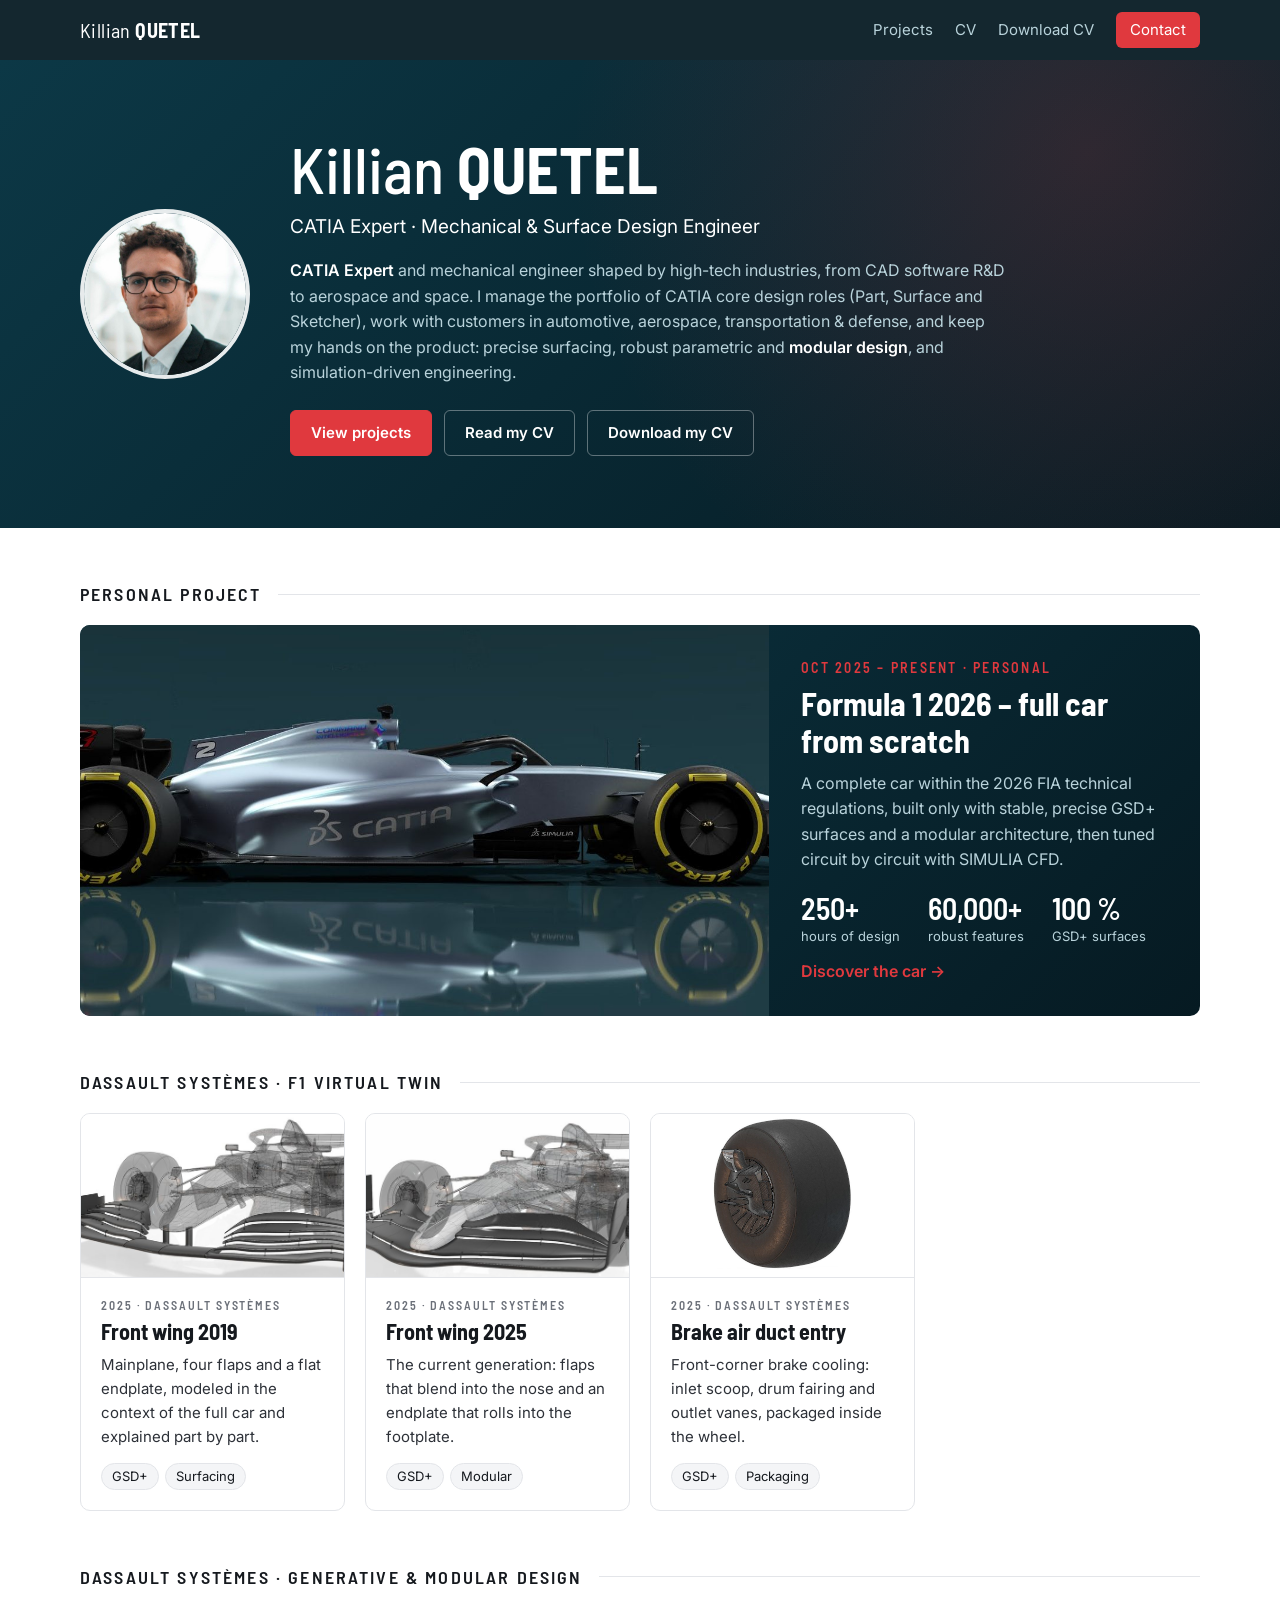
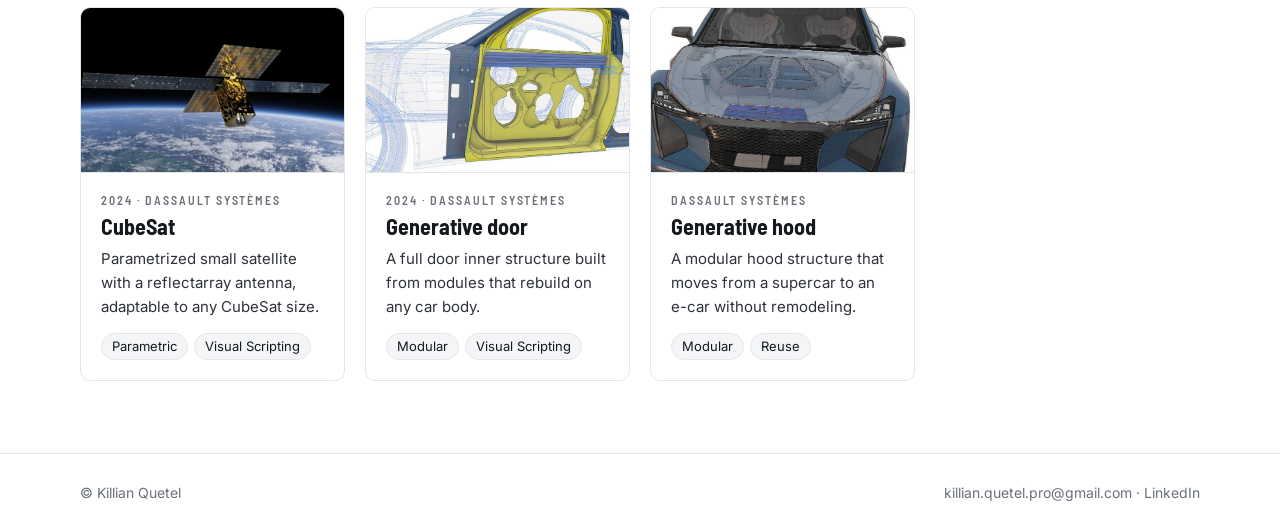
==== index.html @ 45bbd60d "F1 2026 build chronology, new project images, remove wheel rim Co-authored-by: Cursor <cursoragent@c" ====
<!DOCTYPE html>
<html lang="en">
<head>
  <meta charset="utf-8">
  <meta name="viewport" content="width=device-width, initial-scale=1">
  <meta name="robots" content="noindex, nofollow">
  <meta name="description" content="Killian Quetel – portfolio">
  <title>Killian Quetel – Portfolio</title>
  <link rel="preconnect" href="https://fonts.googleapis.com">
  <link rel="preconnect" href="https://fonts.gstatic.com" crossorigin>
  <link rel="stylesheet" href="https://fonts.googleapis.com/css2?family=Barlow+Semi+Condensed:wght@500;600;700&family=Inter:wght@400;500;600&display=swap">
  <link rel="stylesheet" href="site.css">
</head>
<body class="theme-light">
  <header class="nav">
    <div class="wrap nav-in">
      <a class="brand" href="index.html">Killian <b>QUETEL</b></a>
      <nav>
        <a href="index.html#projects">Projects</a>
        <a href="cv.html">CV</a>
        <a href="Killian_Quetel_CV.pdf" download>Download CV</a>
        <a class="nav-cta" href="mailto:killian.quetel.pro@gmail.com">Contact</a>
      </nav>
    </div>
  </header>

  <section class="hero-band">
    <div class="wrap hero-in">
      <img class="photo" src="img/photo.jpg" alt="Killian Quetel">
      <div>
        <h1>Killian <strong>QUETEL</strong></h1>
        <p class="role">CATIA Expert · Mechanical &amp; Surface Design Engineer</p>
        <p class="intro"><b>CATIA Expert</b> and mechanical engineer shaped by high-tech industries, from CAD software R&amp;D to aerospace and space. I manage the portfolio of CATIA core design roles (Part, Surface and Sketcher), work with customers in automotive, aerospace, transportation &amp; defense, and keep my hands on the product: precise surfacing, robust parametric and <b>modular design</b>, and simulation-driven engineering.</p>
        <div class="actions">
          <a class="btn primary" href="#projects">View projects</a>
          <a class="btn" href="cv.html">Read my CV</a>
          <a class="btn" href="Killian_Quetel_CV.pdf" download>Download my CV</a>
        </div>
      </div>
    </div>
  </section>

  <main class="wrap" id="projects">
    <div class="group">
      <h2 class="group-title">Personal project</h2>
      <a class="feature" href="projects/f1-2026.html">
        <img src="img/hero_side.jpg" alt="Formula 1 2026">
        <div class="body">
          <span class="kicker">Oct 2025 – present · Personal</span>
          <h3>Formula 1 2026 – full car from scratch</h3>
          <p>A complete car within the 2026 FIA technical regulations, built only with stable, precise GSD+ surfaces and a modular architecture, then tuned circuit by circuit with SIMULIA CFD.</p>
          <div class="mini-stats"><div><b>250+</b><span>hours of design</span></div><div><b>60,000+</b><span>robust features</span></div><div><b>100 %</b><span>GSD+ surfaces</span></div></div>
          <span class="text-link">Discover the car →</span>
        </div>
      </a>
    </div>

      <div class="group">
        <h2 class="group-title">Dassault Systèmes · F1 virtual twin</h2>
        <div class="cards">
        <a class="card" href="projects/front-wing-2019.html">
          <div class="pic"><img class="" src="img/thumb/fw2019_wide.jpg" alt="Front wing 2019" loading="lazy"></div>
          <div class="body">
            <span class="tag">2025 · Dassault Systèmes</span>
            <h3>Front wing 2019</h3>
            <p>Mainplane, four flaps and a flat endplate, modeled in the context of the full car and explained part by part.</p>
            <div class="chips"><span>GSD+</span><span>Surfacing</span></div>
          </div>
        </a>
        <a class="card" href="projects/front-wing-2025.html">
          <div class="pic"><img class="" src="img/thumb/fw2025_wide.jpg" alt="Front wing 2025" loading="lazy"></div>
          <div class="body">
            <span class="tag">2025 · Dassault Systèmes</span>
            <h3>Front wing 2025</h3>
            <p>The current generation: flaps that blend into the nose and an endplate that rolls into the footplate.</p>
            <div class="chips"><span>GSD+</span><span>Modular</span></div>
          </div>
        </a>
        <a class="card" href="projects/brake-air-duct.html">
          <div class="pic"><img class="contain" src="img/thumb/air_duct.jpg" alt="Brake air duct entry" loading="lazy"></div>
          <div class="body">
            <span class="tag">2025 · Dassault Systèmes</span>
            <h3>Brake air duct entry</h3>
            <p>Front-corner brake cooling: inlet scoop, drum fairing and outlet vanes, packaged inside the wheel.</p>
            <div class="chips"><span>GSD+</span><span>Packaging</span></div>
          </div>
        </a>
        </div>
      </div>
      <div class="group">
        <h2 class="group-title">Dassault Systèmes · Generative &amp; modular design</h2>
        <div class="cards">
        <a class="card" href="projects/cubesat.html">
          <div class="pic"><img class="" src="img/thumb/sat_hero.jpg" alt="CubeSat" loading="lazy"></div>
          <div class="body">
            <span class="tag">2024 · Dassault Systèmes</span>
            <h3>CubeSat</h3>
            <p>Parametrized small satellite with a reflectarray antenna, adaptable to any CubeSat size.</p>
            <div class="chips"><span>Parametric</span><span>Visual Scripting</span></div>
          </div>
        </a>
        <a class="card" href="projects/generative-door.html">
          <div class="pic"><img class="" src="img/thumb/door_main.jpg" alt="Generative door" loading="lazy"></div>
          <div class="body">
            <span class="tag">2024 · Dassault Systèmes</span>
            <h3>Generative door</h3>
            <p>A full door inner structure built from modules that rebuild on any car body.</p>
            <div class="chips"><span>Modular</span><span>Visual Scripting</span></div>
          </div>
        </a>
        <a class="card" href="projects/generative-hood.html">
          <div class="pic"><img class="" src="img/thumb/hood_car_b.jpg" alt="Generative hood" loading="lazy"></div>
          <div class="body">
            <span class="tag">Dassault Systèmes</span>
            <h3>Generative hood</h3>
            <p>A modular hood structure that moves from a supercar to an e-car without remodeling.</p>
            <div class="chips"><span>Modular</span><span>Reuse</span></div>
          </div>
        </a>
        </div>
      </div>
  </main>

  <footer class="foot">
    <div class="wrap foot-in">
      <span>© Killian Quetel</span>
      <span><a href="mailto:killian.quetel.pro@gmail.com">killian.quetel.pro@gmail.com</a> · <a href="https://www.linkedin.com/in/killian-quetel">LinkedIn</a></span>
    </div>
  </footer>
  <div class="lightbox" hidden><img alt=""><p></p></div>
  <script src="site.js"></script>
</body>
</html>
---- site.css ----
:root {
  --ink: #15191e;
  --text: #2d3138;
  --muted: #6b7079;
  --line: #e3e5e9;
  --soft: #f4f5f7;
  --night: #0c3846;
  --night-deep: #061a22;
  --on-night: #b9d3db;
  --accent: #e0393e;
  --head-font: "Barlow Semi Condensed", "Bahnschrift", "Segoe UI", sans-serif;
  --body-font: "Inter", "Segoe UI", "Helvetica Neue", Arial, sans-serif;
  --bg: #fff;
  --card: #fff;
}

* {
  box-sizing: border-box;
  margin: 0;
  padding: 0;
}

html {
  scroll-behavior: smooth;
  scroll-padding-top: 72px;
}

body {
  font-family: var(--body-font);
  font-size: 16px;
  line-height: 1.6;
  color: var(--text);
  background: var(--bg);
  -webkit-font-smoothing: antialiased;
}

a {
  color: inherit;
  text-decoration: none;
}

b,
strong {
  font-weight: 600;
  color: var(--ink);
}

ul,
ol {
  list-style: none;
}

img {
  display: block;
  max-width: 100%;
}

h1,
h2,
h3,
h4 {
  font-family: var(--head-font);
  color: var(--ink);
  line-height: 1.15;
}

.wrap {
  width: min(1120px, 100% - 48px);
  margin: 0 auto;
}

.wrap.wide {
  width: min(1280px, 100% - 48px);
}

.kicker,
.tag {
  display: block;
  font-family: var(--head-font);
  font-size: 14px;
  font-weight: 600;
  letter-spacing: 0.16em;
  text-transform: uppercase;
  color: var(--accent);
}

.text-link {
  display: inline-block;
  margin-top: 10px;
  font-weight: 600;
  color: var(--accent);
}

.chips {
  display: flex;
  flex-wrap: wrap;
  gap: 6px;
}

.chips span {
  padding: 2px 10px;
  font-size: 13px;
  color: var(--ink);
  background: var(--soft);
  border: 1px solid var(--line);
  border-radius: 999px;
}

ul.bullets li {
  position: relative;
  padding-left: 18px;
  margin-top: 8px;
}

ul.bullets a {
  font-weight: 600;
  color: var(--accent);
}

ul.bullets li::before {
  content: "";
  position: absolute;
  left: 3px;
  top: 11px;
  width: 6px;
  height: 6px;
  border-radius: 50%;
  background: var(--accent);
}

.btn {
  display: inline-block;
  padding: 10px 20px;
  font-weight: 600;
  font-size: 15px;
  color: #fff;
  border: 1px solid rgba(255, 255, 255, 0.35);
  border-radius: 6px;
  transition: background 0.2s;
}

.btn:hover {
  background: rgba(255, 255, 255, 0.1);
}

.btn.primary {
  background: var(--accent);
  border-color: var(--accent);
}

.btn.primary:hover {
  background: #c62f34;
}

.actions {
  display: flex;
  flex-wrap: wrap;
  gap: 12px;
  margin-top: 24px;
}

.actions.center {
  justify-content: center;
  margin: 48px 0 16px;
}

/* ---------- Navigation ---------- */

.nav {
  position: sticky;
  top: 0;
  z-index: 10;
  background: rgba(6, 26, 34, 0.94);
  backdrop-filter: blur(8px);
}

.nav-in {
  display: flex;
  align-items: center;
  justify-content: space-between;
  height: 60px;
}

.brand {
  font-family: var(--head-font);
  font-size: 20px;
  color: #fff;
  letter-spacing: 0.02em;
}

.brand b {
  color: #fff;
  font-weight: 700;
}

.nav nav {
  display: flex;
  align-items: center;
  gap: 22px;
  font-size: 15px;
  color: var(--on-night);
}

.nav nav a:hover {
  color: #fff;
}

.nav .nav-cta {
  padding: 6px 14px;
  color: #fff;
  background: var(--accent);
  border-radius: 6px;
}

/* ---------- Hero band (home, CV) ---------- */

.hero-band {
  color: var(--on-night);
  background:
    radial-gradient(circle at 85% 20%, rgba(224, 57, 62, 0.18), transparent 45%),
    linear-gradient(135deg, var(--night) 0%, var(--night-deep) 100%);
  padding: 72px 0;
}

.hero-band.small {
  padding: 48px 0;
}

.hero-in {
  display: grid;
  grid-template-columns: auto 1fr;
  align-items: center;
  gap: 40px;
}

.hero-band .photo {
  width: 170px;
  height: 170px;
  border-radius: 50%;
  object-fit: cover;
  border: 4px solid rgba(255, 255, 255, 0.9);
}

.hero-band.small .photo {
  width: 130px;
  height: 130px;
}

.hero-band h1 {
  font-size: clamp(40px, 6vw, 64px);
  font-weight: 500;
  color: #fff;
}

.hero-band h1 strong {
  color: #fff;
  font-weight: 700;
}

.hero-band .role {
  margin-top: 6px;
  font-size: 19px;
  color: #fff;
}

.hero-band .intro {
  max-width: 720px;
  margin-top: 16px;
}

.hero-band .intro b {
  color: #fff;
}

.hero-band .contact {
  display: flex;
  flex-wrap: wrap;
  gap: 6px 24px;
  margin-top: 12px;
  font-size: 15px;
}

.hero-band .contact a:hover {
  color: #fff;
}

/* ---------- Home ---------- */

.group {
  margin-top: 56px;
}

.group-title {
  display: flex;
  align-items: center;
  gap: 16px;
  margin-bottom: 20px;
  font-size: 18px;
  font-weight: 600;
  letter-spacing: 0.12em;
  text-transform: uppercase;
}

.group-title::after {
  content: "";
  flex: 1;
  height: 1px;
  background: var(--line);
}

.feature {
  display: grid;
  grid-template-columns: 1.6fr 1fr;
  overflow: hidden;
  color: var(--on-night);
  background: linear-gradient(135deg, var(--night) 0%, var(--night-deep) 100%);
  border-radius: 10px;
  transition: transform 0.25s, box-shadow 0.25s;
}

.feature img {
  width: 100%;
  height: 100%;
  object-fit: cover;
}

.feature .body {
  padding: 32px;
  align-self: center;
}

.feature h3 {
  margin-top: 6px;
  font-size: 32px;
  color: #fff;
}

.feature p {
  margin-top: 12px;
}

.mini-stats {
  display: flex;
  gap: 28px;
  margin-top: 20px;
}

.mini-stats b {
  display: block;
  font-family: var(--head-font);
  font-size: 30px;
  line-height: 1;
  color: #fff;
}

.mini-stats span {
  font-size: 13px;
}

.cards {
  display: grid;
  grid-template-columns: repeat(auto-fill, minmax(250px, 1fr));
  gap: 20px;
}

.card {
  display: flex;
  flex-direction: column;
  overflow: hidden;
  background: var(--card);
  border: 1px solid var(--line);
  border-radius: 10px;
  transition: transform 0.25s, box-shadow 0.25s;
}

.card:hover,
.feature:hover {
  transform: translateY(-4px);
  box-shadow: 0 14px 32px rgba(12, 56, 70, 0.16);
}

.card .pic {
  aspect-ratio: 16 / 10;
  overflow: hidden;
  background: #fff;
  border-bottom: 1px solid var(--line);
}

.card .pic img {
  width: 100%;
  height: 100%;
  object-fit: cover;
  transition: transform 0.4s;
}

.card .pic img.contain {
  object-fit: contain;
}

.card:hover .pic img {
  transform: scale(1.04);
}

.card .body {
  display: flex;
  flex-direction: column;
  flex: 1;
  padding: 18px 20px 20px;
}

.card .tag {
  font-size: 12px;
  color: var(--muted);
}

.card h3 {
  margin-top: 4px;
  font-size: 22px;
}

.card p {
  flex: 1;
  margin: 8px 0 14px;
  font-size: 15px;
}

/* ---------- CV ---------- */

.cv {
  padding-top: 48px;
}

.cv h2,
.project h2 {
  margin-bottom: 14px;
  padding-bottom: 6px;
  font-size: 17px;
  font-weight: 600;
  letter-spacing: 0.12em;
  text-transform: uppercase;
  border-bottom: 1px solid var(--line);
}

.cv-grid {
  display: grid;
  grid-template-columns: 1fr 320px;
  gap: 56px;
}

.cv section + section {
  margin-top: 36px;
}

.cv .lead {
  font-size: 17px;
}

.timeline {
  position: relative;
  padding-left: 26px;
}

.timeline::before {
  content: "";
  position: absolute;
  left: 7px;
  top: 8px;
  bottom: 8px;
  width: 2px;
  background: var(--line);
}

.job {
  position: relative;
}

.job + .job {
  margin-top: 28px;
}

.job::before {
  content: "";
  position: absolute;
  left: -26px;
  top: 5px;
  width: 16px;
  height: 16px;
  border-radius: 50%;
  background: #fff;
  border: 3px solid var(--night);
}

.job.current::before {
  background: var(--accent);
  border-color: var(--accent);
}

.job .row {
  display: flex;
  justify-content: space-between;
  align-items: baseline;
  gap: 16px;
}

.job h3 {
  font-size: 21px;
}

.job h3 span {
  font-weight: 500;
  color: var(--muted);
}

.job .date {
  flex-shrink: 0;
  font-size: 14px;
  color: var(--muted);
}

.job .org {
  margin-top: 2px;
  color: var(--muted);
}

.cv-project {
  display: grid;
  grid-template-columns: 240px 1fr;
  align-items: center;
  gap: 24px;
  padding: 20px 24px;
  color: var(--on-night);
  background: linear-gradient(135deg, var(--night) 0%, var(--night-deep) 100%);
  border-left: 5px solid var(--accent);
  border-radius: 10px;
  transition: transform 0.25s, box-shadow 0.25s;
}

.cv-project:hover {
  transform: translateY(-3px);
  box-shadow: 0 14px 32px rgba(12, 56, 70, 0.2);
}

.cv-project img {
  width: 100%;
  border-radius: 6px;
}

.cv-project .row {
  display: flex;
  justify-content: space-between;
  align-items: baseline;
  gap: 12px;
}

.cv-project h3 {
  font-size: 22px;
  color: #fff;
}

.cv-project .date {
  flex-shrink: 0;
  font-size: 14px;
}

.cv-project p {
  margin-top: 6px;
  font-size: 15px;
}

.cv-project b {
  color: #fff;
}

.cv-project .mini {
  display: flex;
  gap: 24px;
  margin-top: 10px;
  font-size: 14px;
}

.cv-project .mini b {
  font-family: var(--head-font);
  font-size: 22px;
}

.skill-group + .skill-group {
  margin-top: 16px;
}

.skill-group h4 {
  margin-bottom: 8px;
  font-size: 17px;
}

ul.items li + li {
  margin-top: 12px;
}

ul.items li b {
  display: block;
}

ul.items li span {
  display: block;
  font-size: 14px;
  color: var(--muted);
}

.lang {
  display: grid;
  grid-template-columns: auto 1fr auto;
  align-items: center;
  gap: 8px 16px;
}

.dots {
  display: flex;
  gap: 5px;
}

.dots i {
  width: 10px;
  height: 10px;
  border-radius: 50%;
  background: var(--line);
}

.dots i.on {
  background: var(--night);
}

.lang .lvl {
  font-size: 14px;
  color: var(--muted);
}

/* ---------- Project page ---------- */

.project {
  padding: 40px 0 24px;
}

.back {
  display: inline-block;
  margin-bottom: 28px;
  font-size: 15px;
  color: var(--muted);
}

.back:hover {
  color: var(--accent);
}

.project h1 {
  margin-top: 8px;
  font-size: clamp(34px, 5vw, 54px);
}

.project .lead {
  max-width: 820px;
  margin-top: 16px;
  font-size: 18px;
}

.facts {
  display: flex;
  flex-wrap: wrap;
  gap: 12px 40px;
  margin-top: 24px;
  padding: 14px 0;
  border-top: 1px solid var(--line);
  border-bottom: 1px solid var(--line);
}

.facts dt {
  font-size: 12px;
  letter-spacing: 0.08em;
  text-transform: uppercase;
  color: var(--muted);
}

.facts dd {
  font-weight: 500;
  color: var(--ink);
}

.hero-img,
.hero-grid,
.hero-pair,
.annotated {
  display: block;
  margin-top: 32px;
}

.hero-img img {
  width: 100%;
  border-radius: 10px;
}

.hero-img.contain {
  background: #fff;
  border: 1px solid var(--line);
  border-radius: 10px;
}

.hero-img.contain img {
  max-height: 560px;
  width: auto;
  margin: 0 auto;
}

.frame {
  display: block;
  overflow: hidden;
  background: #fff;
  border: 1px solid var(--line);
  border-radius: 8px;
}

.frame img {
  width: 100%;
  height: 100%;
  object-fit: cover;
  transition: transform 0.4s;
}

.frame:hover img {
  transform: scale(1.03);
}

.hero-grid {
  display: grid;
  gap: 12px;
}

.hero-grid.cols-3 {
  grid-template-columns: repeat(3, 1fr);
}

.hero-grid .frame {
  aspect-ratio: 1 / 0.92;
}

.hero-pair {
  position: relative;
  display: grid;
  grid-template-columns: 1fr 1fr;
  gap: 16px;
}

.hero-pair .frame {
  aspect-ratio: 1.25;
}

.swap {
  position: absolute;
  left: 50%;
  top: 50%;
  width: 48px;
  height: 48px;
  margin: -24px 0 0 -24px;
  display: flex;
  align-items: center;
  justify-content: center;
  font-size: 24px;
  font-weight: 700;
  color: #fff;
  background: var(--accent);
  border-radius: 50%;
  box-shadow: 0 4px 14px rgba(0, 0, 0, 0.25);
}

.annotated {
  position: relative;
}

.annotated img {
  width: 100%;
  -webkit-mask-image: linear-gradient(180deg, transparent 0%, #000 8%, #000 86%, transparent 100%);
  mask-image: linear-gradient(180deg, transparent 0%, #000 8%, #000 86%, transparent 100%);
}

.pin {
  position: absolute;
  width: 30px;
  height: 30px;
  margin: -15px 0 0 -15px;
  display: flex;
  align-items: center;
  justify-content: center;
  font-family: var(--head-font);
  font-weight: 700;
  font-size: 15px;
  color: #fff;
  background: var(--accent);
  border: 2px solid #fff;
  border-radius: 50%;
  box-shadow: 0 0 0 6px rgba(224, 57, 62, 0.25);
}

.legend,
.steps {
  display: grid;
  grid-template-columns: repeat(3, 1fr);
  gap: 20px 32px;
  margin-top: 28px;
}

.legend li,
.steps li {
  display: grid;
  grid-template-columns: 34px 1fr;
  align-content: start;
  column-gap: 10px;
}

.legend li i,
.steps li i {
  grid-row: span 2;
  font-family: var(--head-font);
  font-style: normal;
  font-weight: 700;
  font-size: 26px;
  line-height: 1;
  color: var(--accent);
}

.legend li span,
.steps li span {
  font-size: 15px;
}

.stats {
  display: grid;
  grid-template-columns: repeat(auto-fit, minmax(150px, 1fr));
  gap: 16px;
  margin-top: 40px;
  padding: 20px 0;
  border-top: 1px solid var(--line);
  border-bottom: 1px solid var(--line);
}

.stats b {
  display: block;
  font-family: var(--head-font);
  font-size: 34px;
  line-height: 1.1;
}

.stats span {
  font-size: 14px;
  color: var(--muted);
}

.sections {
  display: grid;
  grid-template-columns: repeat(auto-fit, minmax(320px, 1fr));
  gap: 40px;
  margin-top: 44px;
}

.gallery-sec {
  margin-top: 48px;
}

.gallery {
  display: grid;
  gap: 20px;
}

.gallery.cols-3 {
  grid-template-columns: repeat(3, 1fr);
}

.gallery.cols-4 {
  grid-template-columns: repeat(4, 1fr);
}

.gallery .frame {
  aspect-ratio: var(--ratio, 16 / 10);
}

.gallery .wide {
  grid-column: span 2;
}

.gallery .wide .frame {
  aspect-ratio: 33 / 10;
}

.inline-fig .frame img {
  height: auto;
}

.gallery figcaption,
.inline-fig figcaption {
  margin-top: 8px;
  font-size: 14px;
  color: var(--muted);
}

.gallery figcaption b,
.inline-fig figcaption b {
  margin-right: 4px;
}

.note {
  margin-top: 32px;
  font-size: 14px;
  color: var(--muted);
}

.pager {
  display: grid;
  grid-template-columns: 1fr 1fr;
  gap: 20px;
  margin-top: 64px;
  padding-top: 24px;
  border-top: 1px solid var(--line);
}

.pager a {
  font-family: var(--head-font);
  font-size: 22px;
  font-weight: 600;
  color: var(--ink);
}

.pager a:last-child {
  text-align: right;
}

.pager a:hover {
  color: var(--accent);
}

.pager span {
  display: block;
  font-family: var(--body-font);
  font-size: 13px;
  font-weight: 500;
  letter-spacing: 0.08em;
  text-transform: uppercase;
  color: var(--muted);
}

/* ---------- Paper layout (F1 2026) ---------- */

.paper-intro {
  display: grid;
  grid-template-columns: 1.4fr 1fr;
  gap: 40px;
  margin-top: 40px;
  padding: 28px 32px;
  background: var(--soft);
  border-radius: 10px;
}

.toc ol li + li {
  margin-top: 6px;
}

.toc a {
  display: flex;
  gap: 12px;
  font-weight: 500;
  color: var(--ink);
}

.toc a span {
  min-width: 18px;
  font-family: var(--head-font);
  font-weight: 700;
  color: var(--accent);
}

.toc a:hover {
  color: var(--accent);
}

.chapters {
  position: relative;
  margin-top: 56px;
  padding-left: 64px;
}

.chapters::before {
  content: "";
  position: absolute;
  left: 21px;
  top: 10px;
  bottom: 10px;
  width: 2px;
  background: var(--line);
}

.chapter + .chapter {
  margin-top: 64px;
}

.ch-head {
  position: relative;
  display: flex;
  align-items: flex-end;
}

.ch-num {
  position: absolute;
  left: -64px;
  top: 0;
  width: 44px;
  height: 44px;
  display: flex;
  align-items: center;
  justify-content: center;
  font-family: var(--head-font);
  font-size: 22px;
  font-weight: 700;
  color: #fff;
  background: var(--night);
  border: 4px solid var(--bg);
  border-radius: 50%;
}

.ch-phase {
  font-family: var(--head-font);
  font-size: 14px;
  font-weight: 600;
  letter-spacing: 0.14em;
  text-transform: uppercase;
  color: var(--accent);
}

.project .chapter h2 {
  margin: 2px 0 0;
  padding: 0;
  font-size: 30px;
  letter-spacing: 0;
  text-transform: none;
  border: none;
}

.ch-text {
  max-width: 820px;
  margin-top: 14px;
  font-size: 17px;
}

.figs {
  display: grid;
  grid-template-columns: repeat(2, 1fr);
  gap: 24px;
  margin-top: 24px;
}

.figs .wide,
.figs figure:only-child {
  grid-column: 1 / -1;
}

.figs .frame img {
  height: auto;
}

.figs figcaption {
  margin-top: 8px;
  font-size: 14px;
  color: var(--muted);
}

.figs figcaption b {
  margin-right: 4px;
  color: var(--ink);
}

/* ---------- Dark themes (F1, CubeSat) ---------- */

.theme-night,
.theme-space {
  --ink: #fff;
  --text: var(--on-night);
  --muted: #8aa3ad;
  --line: rgba(255, 255, 255, 0.14);
}

.theme-night {
  background: linear-gradient(180deg, var(--night) 0%, var(--night-deep) 900px, var(--night-deep) 100%);
}

.theme-space {
  background: linear-gradient(180deg, #000 0%, #050b12 50%, #08141d 100%);
}

.theme-night .frame,
.theme-space .frame {
  background: #000;
  border-color: transparent;
}

.theme-night .foot,
.theme-space .foot {
  background: transparent;
}

/* ---------- Footer ---------- */

.foot {
  margin-top: 72px;
  padding: 28px 0;
  font-size: 14px;
  color: var(--muted);
  border-top: 1px solid var(--line);
}

.foot-in {
  display: flex;
  flex-wrap: wrap;
  justify-content: space-between;
  gap: 8px;
}

.foot a:hover {
  color: var(--accent);
}

/* ---------- Lightbox ---------- */

.lightbox {
  position: fixed;
  inset: 0;
  z-index: 50;
  display: flex;
  flex-direction: column;
  align-items: center;
  justify-content: center;
  gap: 12px;
  padding: 24px;
  background: rgba(3, 10, 14, 0.92);
  cursor: zoom-out;
}

.lightbox[hidden] {
  display: none;
}

.lightbox img {
  max-width: 100%;
  max-height: calc(100vh - 100px);
  border-radius: 6px;
}

.lightbox p {
  color: #fff;
}

a.zoom {
  cursor: zoom-in;
}

/* ---------- Responsive ---------- */

@media (max-width: 900px) {
  .feature,
  .cv-grid {
    grid-template-columns: 1fr;
  }

  .cv-grid {
    gap: 40px;
  }

  .legend,
  .steps {
    grid-template-columns: repeat(2, 1fr);
  }

  .gallery.cols-3,
  .gallery.cols-4 {
    grid-template-columns: repeat(2, 1fr);
  }
}

@media (max-width: 640px) {
  body {
    font-size: 15px;
  }

  .nav nav {
    gap: 14px;
    font-size: 14px;
  }

  .nav nav a[download] {
    display: none;
  }

  .hero-band {
    padding: 44px 0;
  }

  .hero-in {
    grid-template-columns: 1fr;
    gap: 20px;
    text-align: center;
  }

  .hero-band .photo {
    margin: 0 auto;
    width: 130px;
    height: 130px;
  }

  .actions,
  .hero-band .contact {
    justify-content: center;
  }

  .feature .body {
    padding: 22px;
  }

  .legend,
  .steps,
  .hero-pair {
    grid-template-columns: 1fr;
  }

  .hero-grid.cols-3 {
    grid-template-columns: repeat(2, 1fr);
  }

  .pin {
    width: 22px;
    height: 22px;
    margin: -11px 0 0 -11px;
    font-size: 12px;
  }

  .job .row,
  .cv-project .row {
    flex-direction: column;
    gap: 0;
  }

  .cv-project {
    grid-template-columns: 1fr;
    padding: 18px;
  }

  .sections,
  .gallery.cols-3,
  .gallery.cols-4 {
    grid-template-columns: 1fr;
  }

  .gallery .wide {
    grid-column: auto;
  }

  .paper-intro,
  .figs {
    grid-template-columns: 1fr;
  }

  .paper-intro {
    padding: 22px;
  }

  .chapters {
    padding-left: 0;
  }

  .chapters::before {
    display: none;
  }

  .ch-num {
    position: static;
    margin-right: 12px;
    flex-shrink: 0;
  }

  .project .chapter h2 {
    font-size: 24px;
  }

  .gallery .wide .frame {
    aspect-ratio: var(--ratio, 16 / 10);
  }

  .pager a {
    font-size: 18px;
  }
}
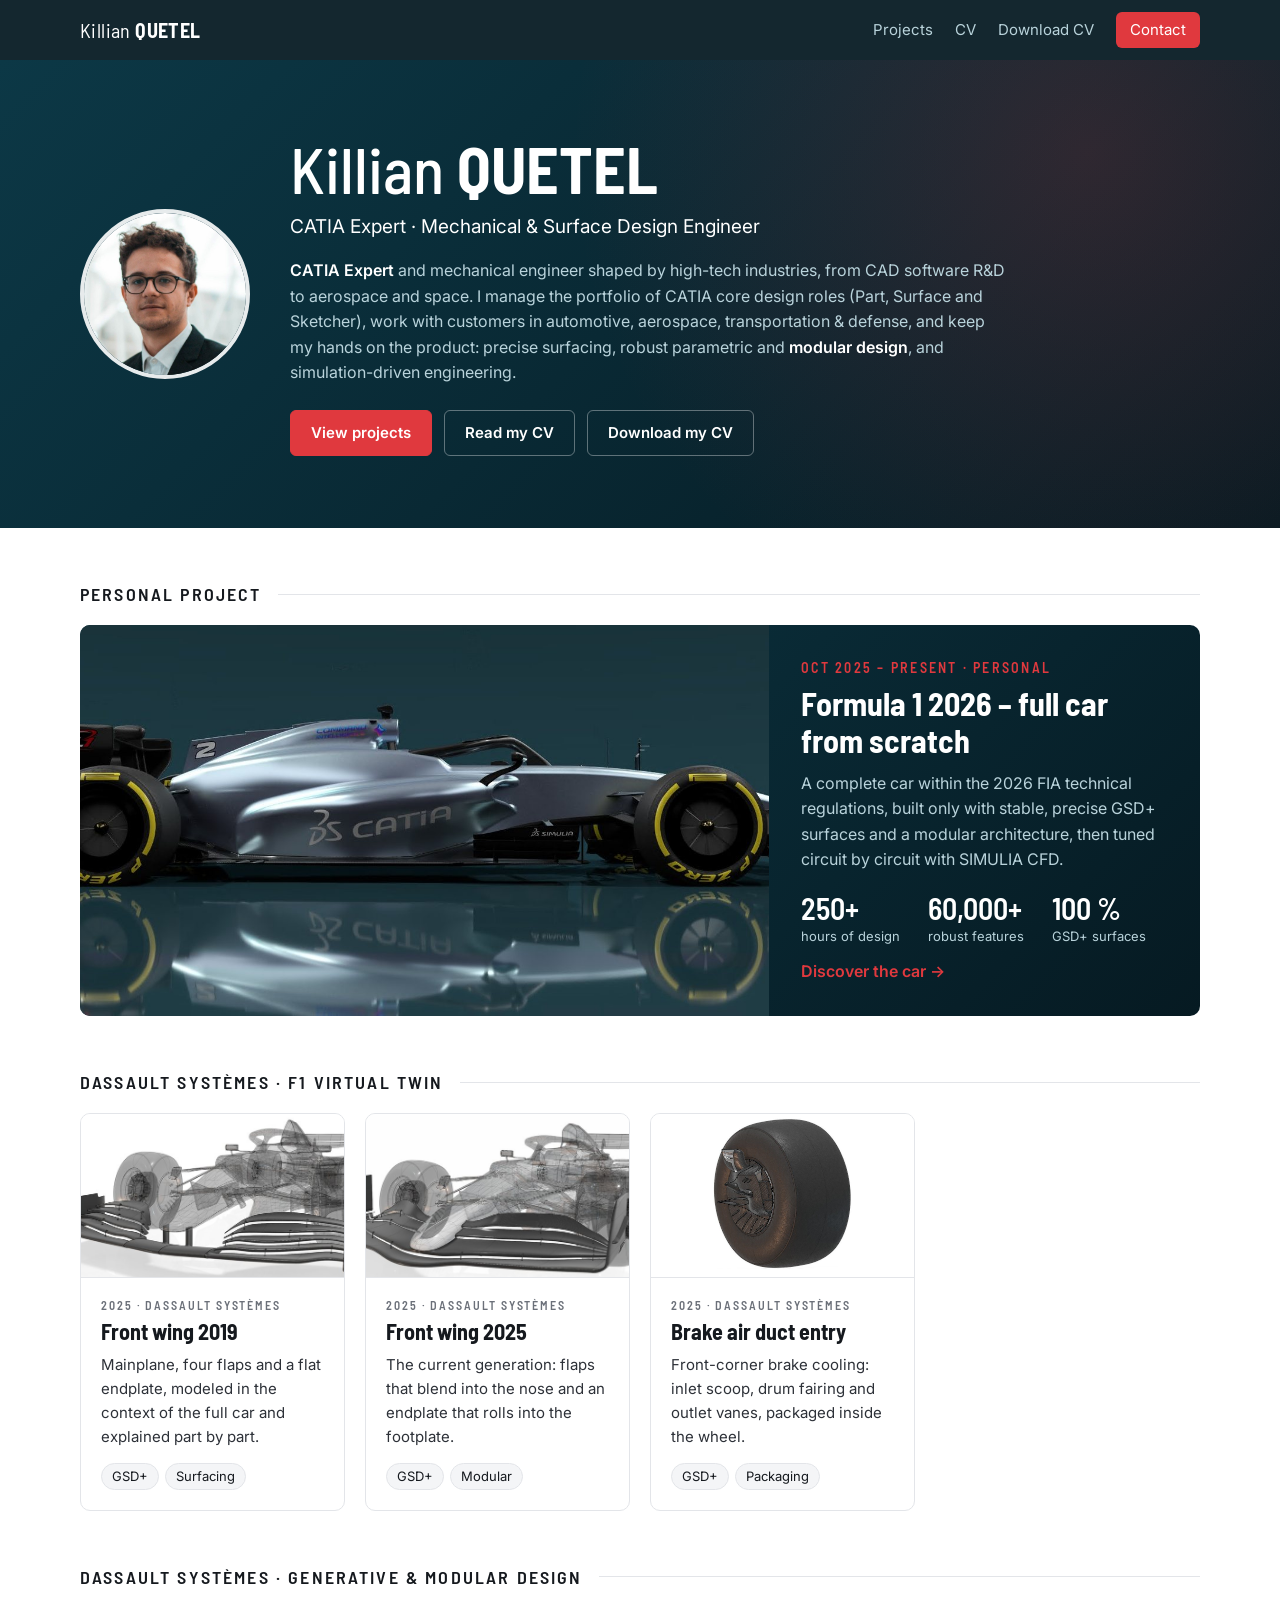
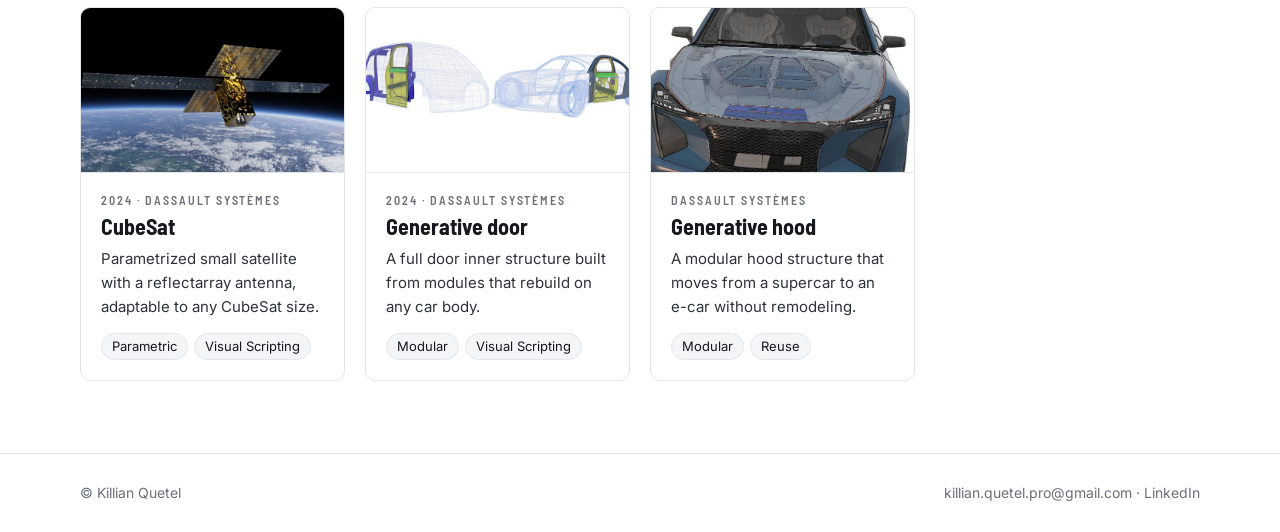
==== commit b56e177e: "Generative door and hood: looping videos instead of stills Co-authored-by: Cursor <cursoragent@curso" ====
--- a/index.html
+++ b/index.html
@@ -100,7 +100,7 @@
           </div>
         </a>
         <a class="card" href="projects/generative-door.html">
-          <div class="pic"><img class="" src="img/thumb/door_main.jpg" alt="Generative door" loading="lazy"></div>
+          <div class="pic"><img class="" src="img/thumb/door_story.jpg" alt="Generative door" loading="lazy"></div>
           <div class="body">
             <span class="tag">2024 · Dassault Systèmes</span>
             <h3>Generative door</h3>
--- a/site.css
+++ b/site.css
@@ -709,6 +709,31 @@
   margin: 0 auto;
 }
 
+.hero-video {
+  overflow: hidden;
+  background: #fff;
+  border: 1px solid var(--line);
+  border-radius: 10px;
+}
+
+video {
+  display: block;
+  width: 100%;
+  height: 100%;
+  object-fit: cover;
+}
+
+.hero-video video {
+  height: auto;
+}
+
+.hero-caption {
+  margin-top: 10px;
+  font-size: 14px;
+  color: var(--muted);
+  text-align: center;
+}
+
 .frame {
   display: block;
   overflow: hidden;
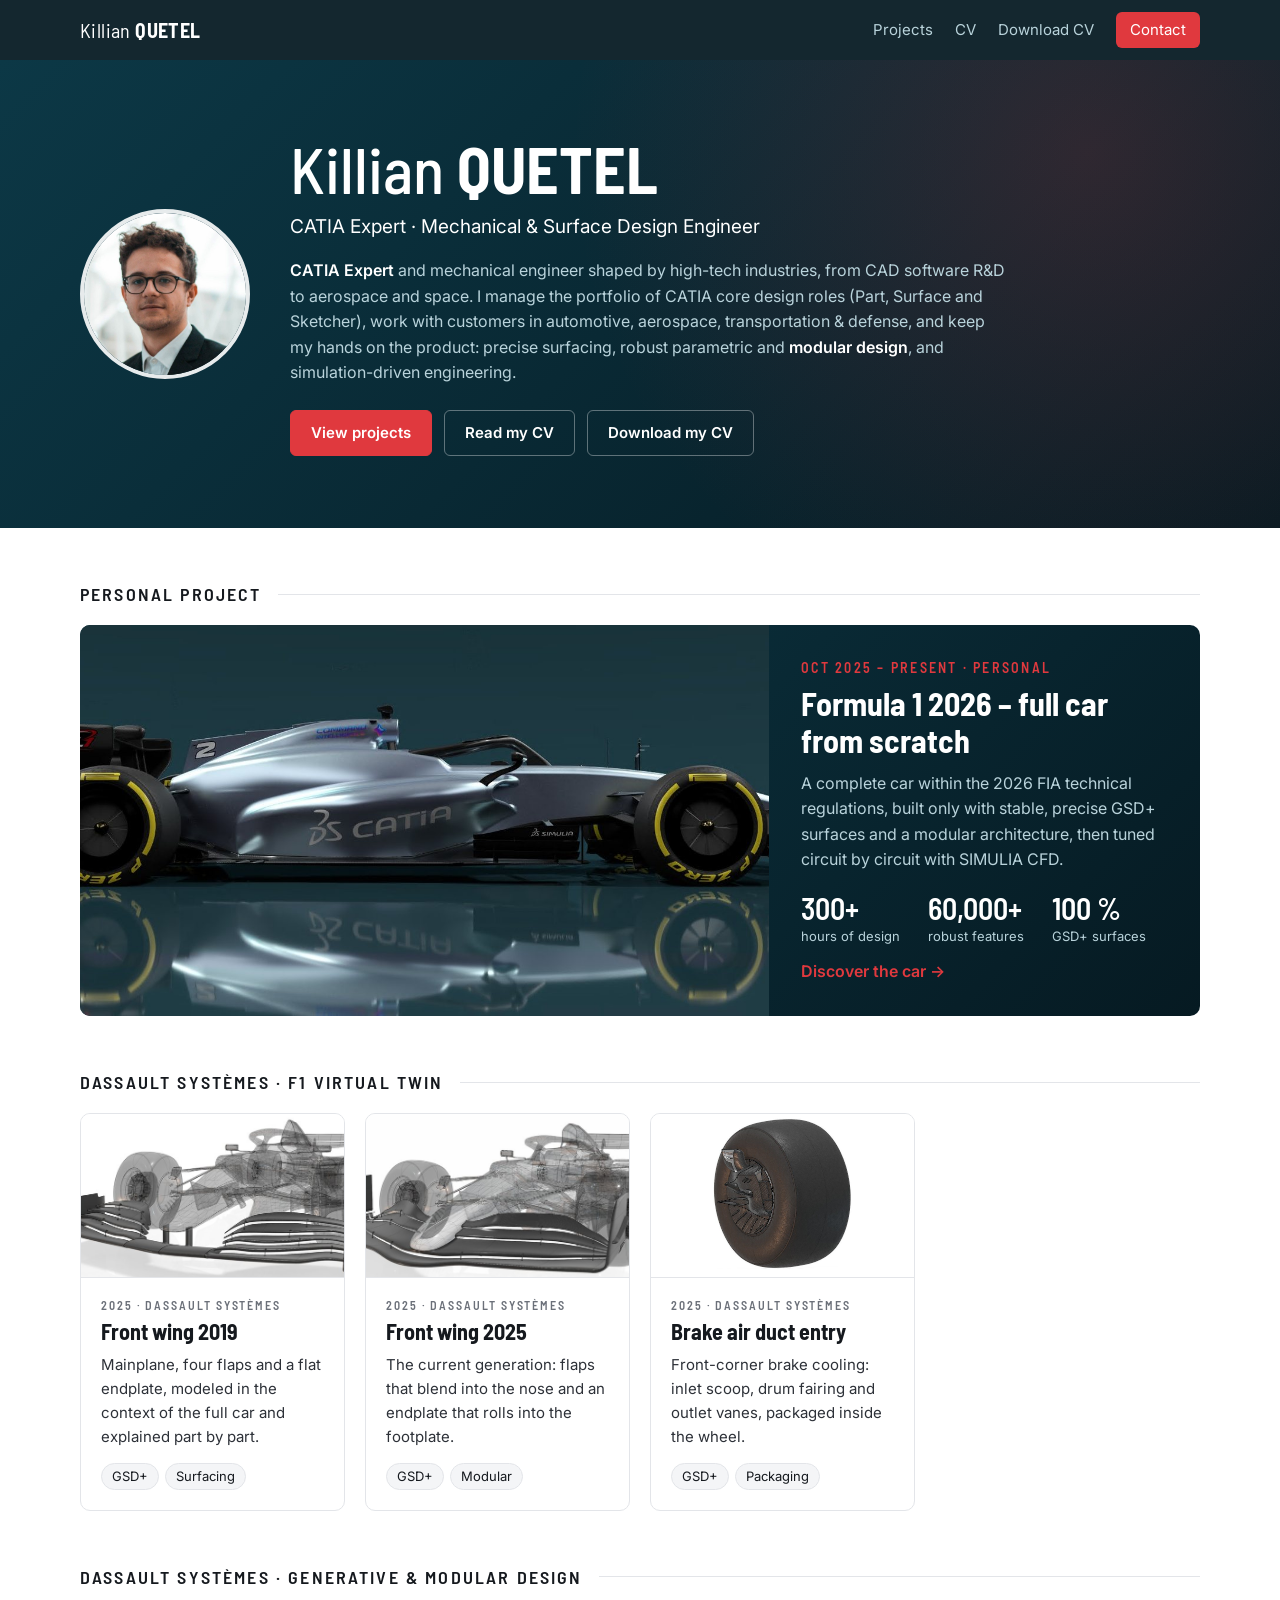
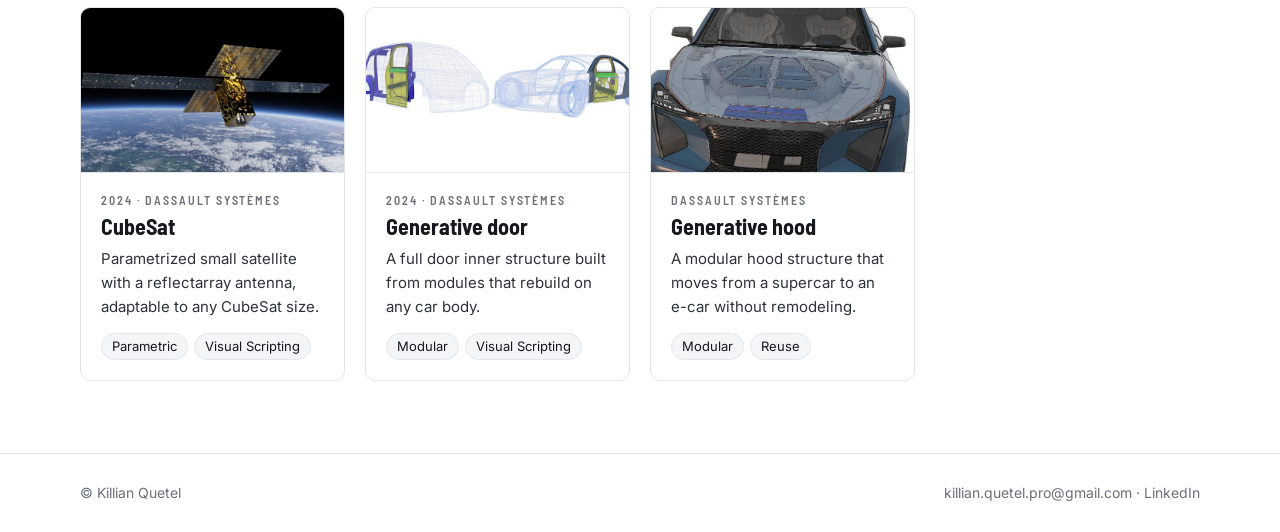
==== commit 2e1e9048: "F1 2026: 300+ hours Co-authored-by: Cursor <cursoragent@cursor.com>" ====
--- a/index.html
+++ b/index.html
@@ -49,7 +49,7 @@
           <span class="kicker">Oct 2025 – present · Personal</span>
           <h3>Formula 1 2026 – full car from scratch</h3>
           <p>A complete car within the 2026 FIA technical regulations, built only with stable, precise GSD+ surfaces and a modular architecture, then tuned circuit by circuit with SIMULIA CFD.</p>
-          <div class="mini-stats"><div><b>250+</b><span>hours of design</span></div><div><b>60,000+</b><span>robust features</span></div><div><b>100 %</b><span>GSD+ surfaces</span></div></div>
+          <div class="mini-stats"><div><b>300+</b><span>hours of design</span></div><div><b>60,000+</b><span>robust features</span></div><div><b>100 %</b><span>GSD+ surfaces</span></div></div>
           <span class="text-link">Discover the car →</span>
         </div>
       </a>
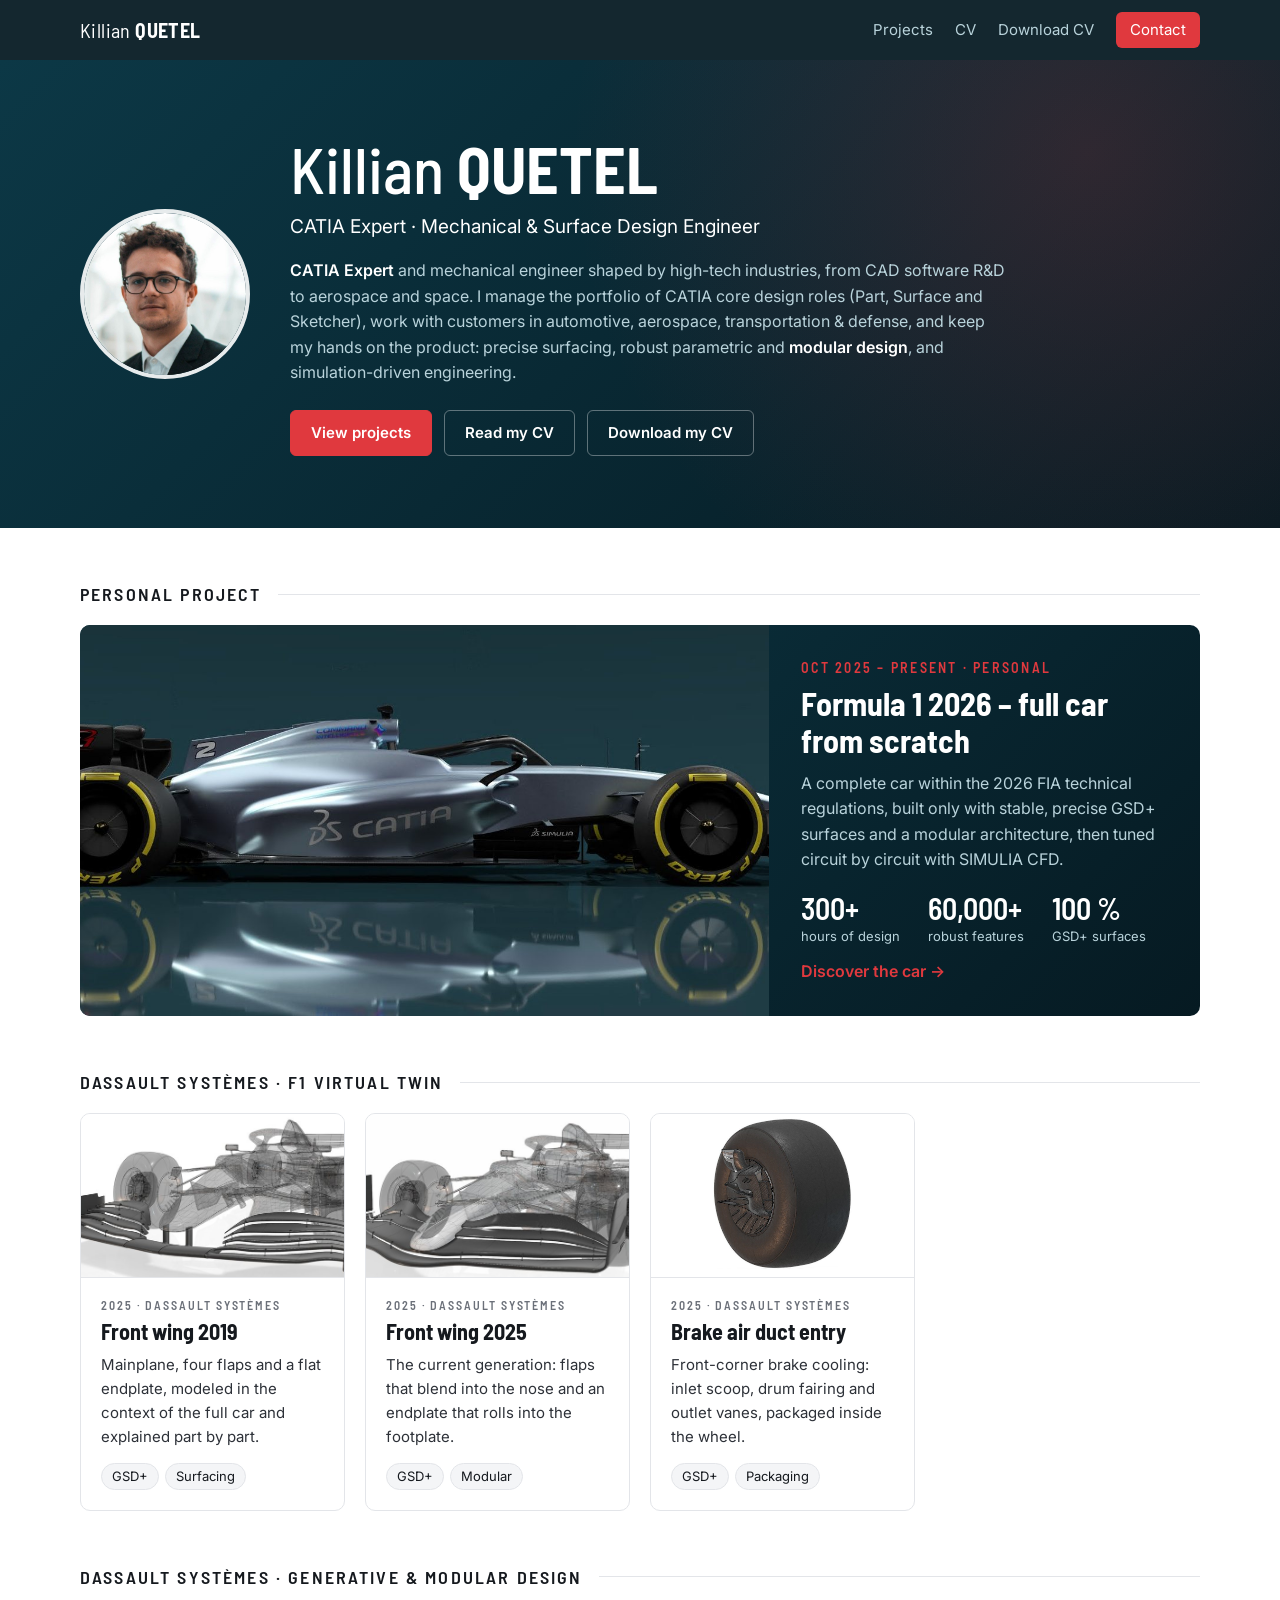
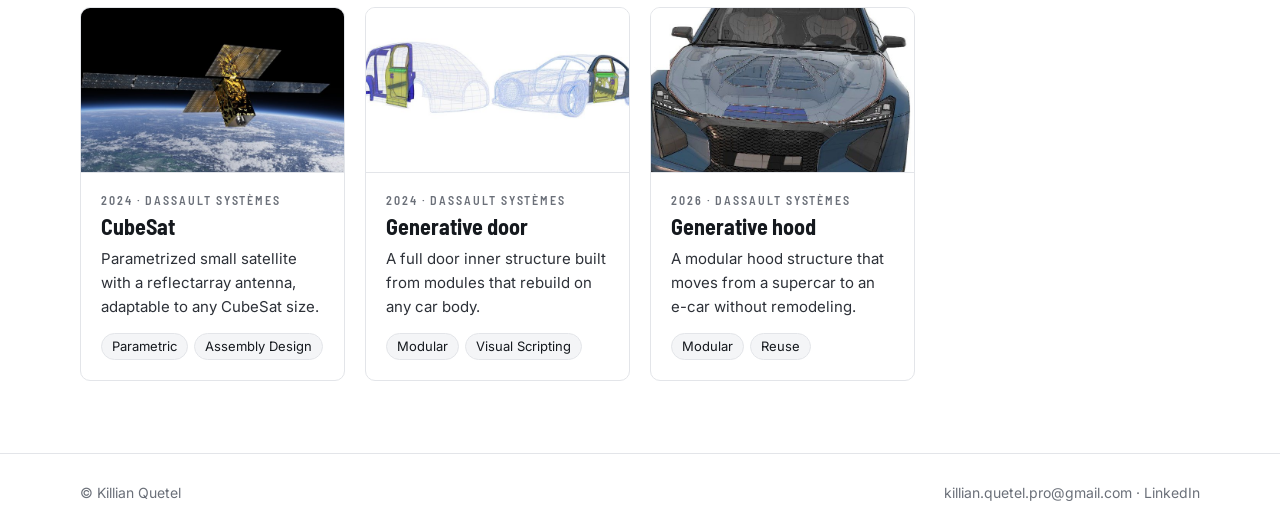
==== commit 7d6da233: "CubeSat: Assembly Design instead of Visual Scripting; hood: 2026 Co-authored-by: Cursor <cursoragent" ====
--- a/index.html
+++ b/index.html
@@ -96,7 +96,7 @@
             <span class="tag">2024 · Dassault Systèmes</span>
             <h3>CubeSat</h3>
             <p>Parametrized small satellite with a reflectarray antenna, adaptable to any CubeSat size.</p>
-            <div class="chips"><span>Parametric</span><span>Visual Scripting</span></div>
+            <div class="chips"><span>Parametric</span><span>Assembly Design</span></div>
           </div>
         </a>
         <a class="card" href="projects/generative-door.html">
@@ -111,7 +111,7 @@
         <a class="card" href="projects/generative-hood.html">
           <div class="pic"><img class="" src="img/thumb/hood_car_b.jpg" alt="Generative hood" loading="lazy"></div>
           <div class="body">
-            <span class="tag">Dassault Systèmes</span>
+            <span class="tag">2026 · Dassault Systèmes</span>
             <h3>Generative hood</h3>
             <p>A modular hood structure that moves from a supercar to an e-car without remodeling.</p>
             <div class="chips"><span>Modular</span><span>Reuse</span></div>
--- a/site.css
+++ b/site.css
@@ -710,6 +710,8 @@
 }
 
 .hero-video {
+  margin-left: auto;
+  margin-right: auto;
   overflow: hidden;
   background: #fff;
   border: 1px solid var(--line);
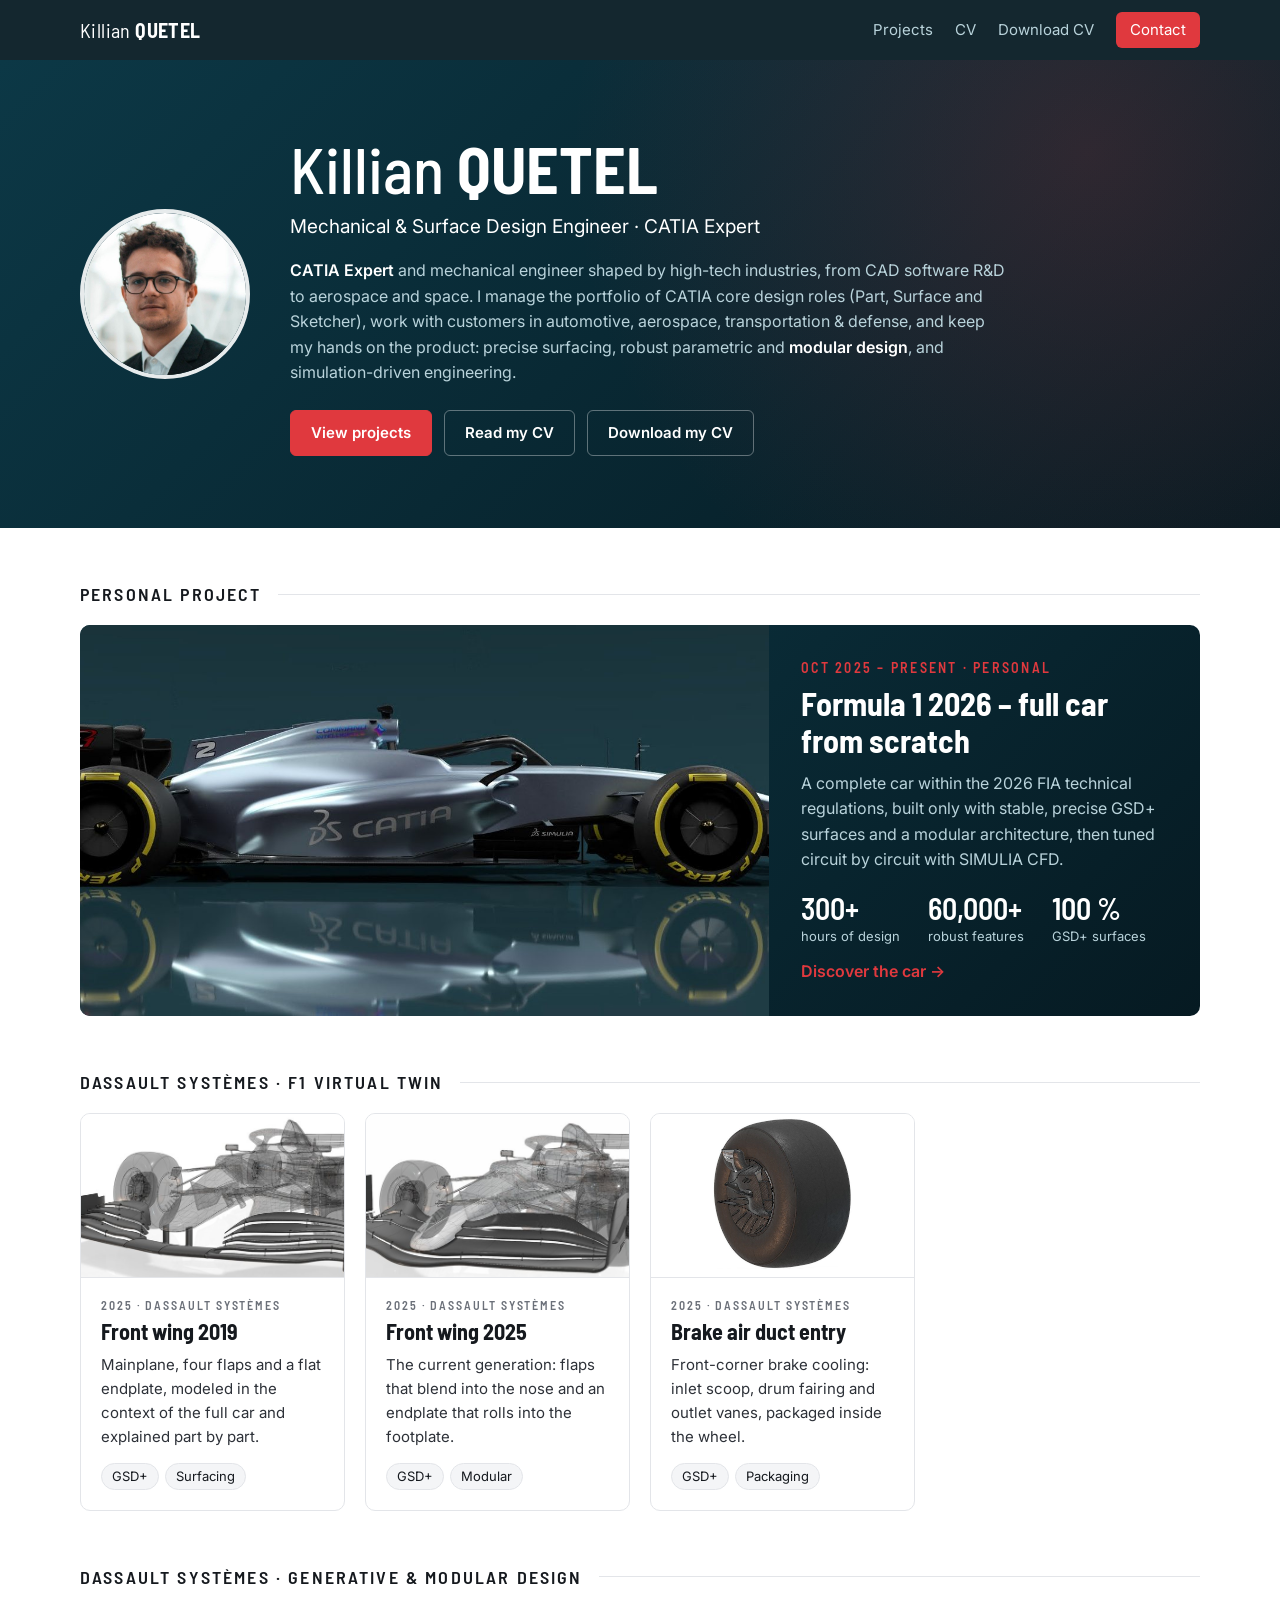
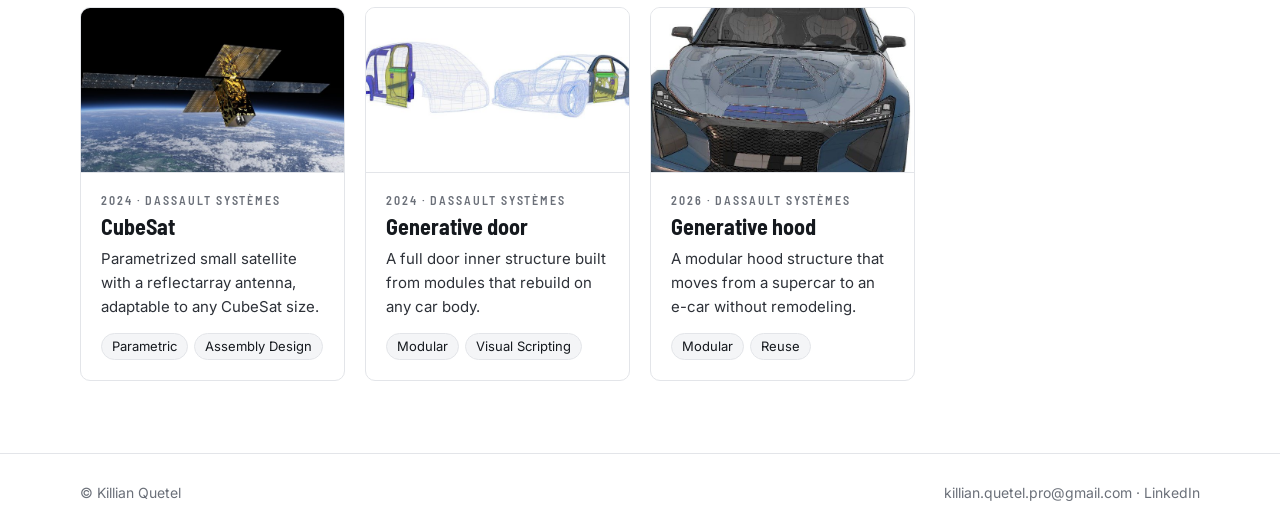
==== commit df91120f: "CV: round company logos, title order, LEO wording; F1 phase 2 floor Co-authored-by: Cursor <cursorag" ====
--- a/index.html
+++ b/index.html
@@ -29,7 +29,7 @@
       <img class="photo" src="img/photo.jpg" alt="Killian Quetel">
       <div>
         <h1>Killian <strong>QUETEL</strong></h1>
-        <p class="role">CATIA Expert · Mechanical &amp; Surface Design Engineer</p>
+        <p class="role">Mechanical &amp; Surface Design Engineer · CATIA Expert</p>
         <p class="intro"><b>CATIA Expert</b> and mechanical engineer shaped by high-tech industries, from CAD software R&amp;D to aerospace and space. I manage the portfolio of CATIA core design roles (Part, Surface and Sketcher), work with customers in automotive, aerospace, transportation &amp; defense, and keep my hands on the product: precise surfacing, robust parametric and <b>modular design</b>, and simulation-driven engineering.</p>
         <div class="actions">
           <a class="btn primary" href="#projects">View projects</a>
--- a/site.css
+++ b/site.css
@@ -522,6 +522,35 @@
   color: var(--muted);
 }
 
+.timeline:has(.logo) {
+  padding-left: 68px;
+}
+
+.timeline:has(.logo)::before {
+  left: 23px;
+  top: 24px;
+}
+
+.job:has(.logo)::before {
+  display: none;
+}
+
+.job .logo {
+  position: absolute;
+  left: -68px;
+  top: -6px;
+  width: 48px;
+  height: 48px;
+  border-radius: 50%;
+  border: 1px solid var(--line);
+  background: #fff;
+  box-shadow: 0 0 0 4px var(--bg, #fff);
+}
+
+.job.current .logo {
+  border: 2px solid var(--accent);
+}
+
 .cv-project {
   display: grid;
   grid-template-columns: 240px 1fr;
@@ -729,6 +758,84 @@
   height: auto;
 }
 
+.turntable-sec {
+  margin-top: 56px;
+}
+
+.turntable {
+  position: relative;
+  margin-top: 16px;
+  overflow: hidden;
+  aspect-ratio: 16 / 9;
+  background: #01161d;
+  border-radius: 10px;
+  cursor: grab;
+  touch-action: pan-y;
+  user-select: none;
+}
+
+.turntable.dragging {
+  cursor: grabbing;
+}
+
+.turntable:focus-visible {
+  outline: 3px solid var(--accent);
+  outline-offset: 3px;
+}
+
+.turntable img {
+  width: 100%;
+  height: 100%;
+  object-fit: cover;
+  pointer-events: none;
+}
+
+.tt-hint {
+  position: absolute;
+  left: 50%;
+  bottom: 16px;
+  transform: translateX(-50%);
+  padding: 6px 14px;
+  font-size: 13px;
+  font-weight: 600;
+  color: #fff;
+  background: rgba(0, 0, 0, 0.45);
+  border-radius: 999px;
+  opacity: 0;
+  transition: opacity 0.4s;
+  pointer-events: none;
+}
+
+.turntable.ready .tt-hint {
+  opacity: 1;
+}
+
+.turntable.touched .tt-hint {
+  opacity: 0;
+}
+
+.tt-load {
+  position: absolute;
+  left: 0;
+  right: 0;
+  bottom: 0;
+  height: 3px;
+  background: rgba(255, 255, 255, 0.12);
+  transition: opacity 0.4s;
+}
+
+.tt-load i {
+  display: block;
+  width: 0;
+  height: 100%;
+  background: var(--accent);
+  transition: width 0.15s;
+}
+
+.turntable.ready .tt-load {
+  opacity: 0;
+}
+
 .hero-caption {
   margin-top: 10px;
   font-size: 14px;
@@ -765,7 +872,19 @@
 }
 
 .hero-grid .frame {
-  aspect-ratio: 1 / 0.92;
+  aspect-ratio: var(--ratio, 1 / 0.92);
+}
+
+.hero-grid figcaption {
+  margin-top: 8px;
+  font-size: 14px;
+  color: var(--muted);
+  text-align: center;
+}
+
+.hero-grid figcaption b {
+  margin-right: 4px;
+  color: var(--ink);
 }
 
 .hero-pair {
@@ -1269,6 +1388,22 @@
     gap: 0;
   }
 
+  .timeline:has(.logo) {
+    padding-left: 50px;
+  }
+
+  .timeline:has(.logo)::before {
+    left: 17px;
+    top: 18px;
+  }
+
+  .job .logo {
+    left: -50px;
+    top: -2px;
+    width: 36px;
+    height: 36px;
+  }
+
   .cv-project {
     grid-template-columns: 1fr;
     padding: 18px;
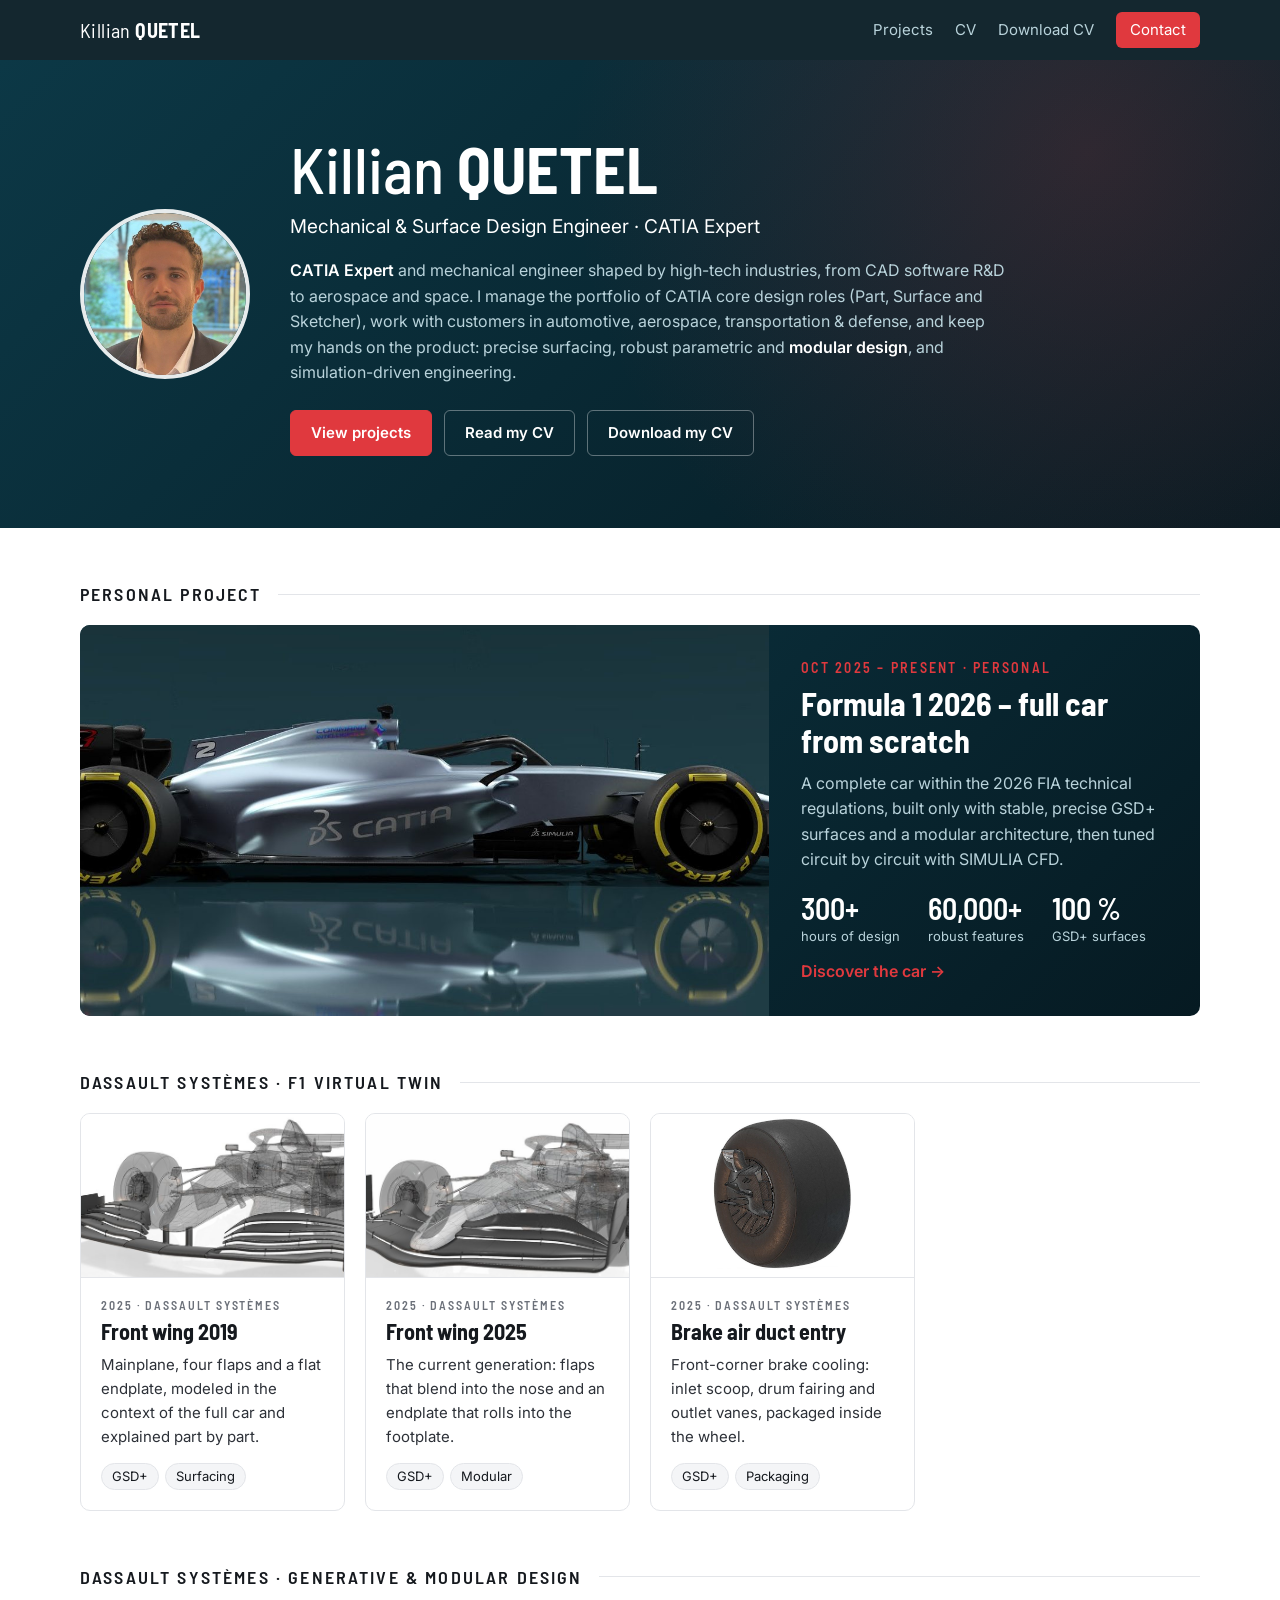
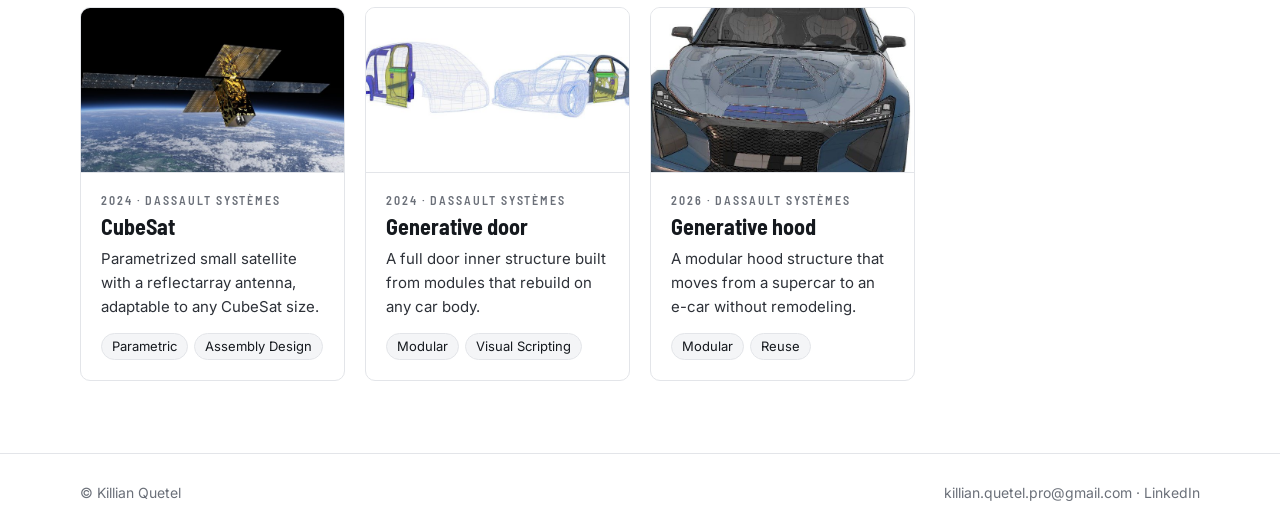
==== commit 43b03608: "Version image URLs so browsers reload updated images Co-authored-by: Cursor <cursoragent@cursor.com>" ====
--- a/index.html
+++ b/index.html
@@ -26,7 +26,7 @@
 
   <section class="hero-band">
     <div class="wrap hero-in">
-      <img class="photo" src="img/photo.jpg" alt="Killian Quetel">
+      <img class="photo" src="img/photo.jpg?v=176e9b7e" alt="Killian Quetel">
       <div>
         <h1>Killian <strong>QUETEL</strong></h1>
         <p class="role">Mechanical &amp; Surface Design Engineer · CATIA Expert</p>
@@ -44,7 +44,7 @@
     <div class="group">
       <h2 class="group-title">Personal project</h2>
       <a class="feature" href="projects/f1-2026.html">
-        <img src="img/hero_side.jpg" alt="Formula 1 2026">
+        <img src="img/hero_side.jpg?v=71dedbd7" alt="Formula 1 2026">
         <div class="body">
           <span class="kicker">Oct 2025 – present · Personal</span>
           <h3>Formula 1 2026 – full car from scratch</h3>
@@ -59,7 +59,7 @@
         <h2 class="group-title">Dassault Systèmes · F1 virtual twin</h2>
         <div class="cards">
         <a class="card" href="projects/front-wing-2019.html">
-          <div class="pic"><img class="" src="img/thumb/fw2019_wide.jpg" alt="Front wing 2019" loading="lazy"></div>
+          <div class="pic"><img class="" src="img/thumb/fw2019_wide.jpg?v=b725fcca" alt="Front wing 2019" loading="lazy"></div>
           <div class="body">
             <span class="tag">2025 · Dassault Systèmes</span>
             <h3>Front wing 2019</h3>
@@ -68,7 +68,7 @@
           </div>
         </a>
         <a class="card" href="projects/front-wing-2025.html">
-          <div class="pic"><img class="" src="img/thumb/fw2025_wide.jpg" alt="Front wing 2025" loading="lazy"></div>
+          <div class="pic"><img class="" src="img/thumb/fw2025_wide.jpg?v=d5358178" alt="Front wing 2025" loading="lazy"></div>
           <div class="body">
             <span class="tag">2025 · Dassault Systèmes</span>
             <h3>Front wing 2025</h3>
@@ -77,7 +77,7 @@
           </div>
         </a>
         <a class="card" href="projects/brake-air-duct.html">
-          <div class="pic"><img class="contain" src="img/thumb/air_duct.jpg" alt="Brake air duct entry" loading="lazy"></div>
+          <div class="pic"><img class="contain" src="img/thumb/air_duct.jpg?v=dbc117aa" alt="Brake air duct entry" loading="lazy"></div>
           <div class="body">
             <span class="tag">2025 · Dassault Systèmes</span>
             <h3>Brake air duct entry</h3>
@@ -91,7 +91,7 @@
         <h2 class="group-title">Dassault Systèmes · Generative &amp; modular design</h2>
         <div class="cards">
         <a class="card" href="projects/cubesat.html">
-          <div class="pic"><img class="" src="img/thumb/sat_hero.jpg" alt="CubeSat" loading="lazy"></div>
+          <div class="pic"><img class="" src="img/thumb/sat_hero.jpg?v=9c86a8b9" alt="CubeSat" loading="lazy"></div>
           <div class="body">
             <span class="tag">2024 · Dassault Systèmes</span>
             <h3>CubeSat</h3>
@@ -100,7 +100,7 @@
           </div>
         </a>
         <a class="card" href="projects/generative-door.html">
-          <div class="pic"><img class="" src="img/thumb/door_story.jpg" alt="Generative door" loading="lazy"></div>
+          <div class="pic"><img class="" src="img/thumb/door_story.jpg?v=b5238028" alt="Generative door" loading="lazy"></div>
           <div class="body">
             <span class="tag">2024 · Dassault Systèmes</span>
             <h3>Generative door</h3>
@@ -109,7 +109,7 @@
           </div>
         </a>
         <a class="card" href="projects/generative-hood.html">
-          <div class="pic"><img class="" src="img/thumb/hood_car_b.jpg" alt="Generative hood" loading="lazy"></div>
+          <div class="pic"><img class="" src="img/thumb/hood_car_b.jpg?v=3c53dd41" alt="Generative hood" loading="lazy"></div>
           <div class="body">
             <span class="tag">2026 · Dassault Systèmes</span>
             <h3>Generative hood</h3>
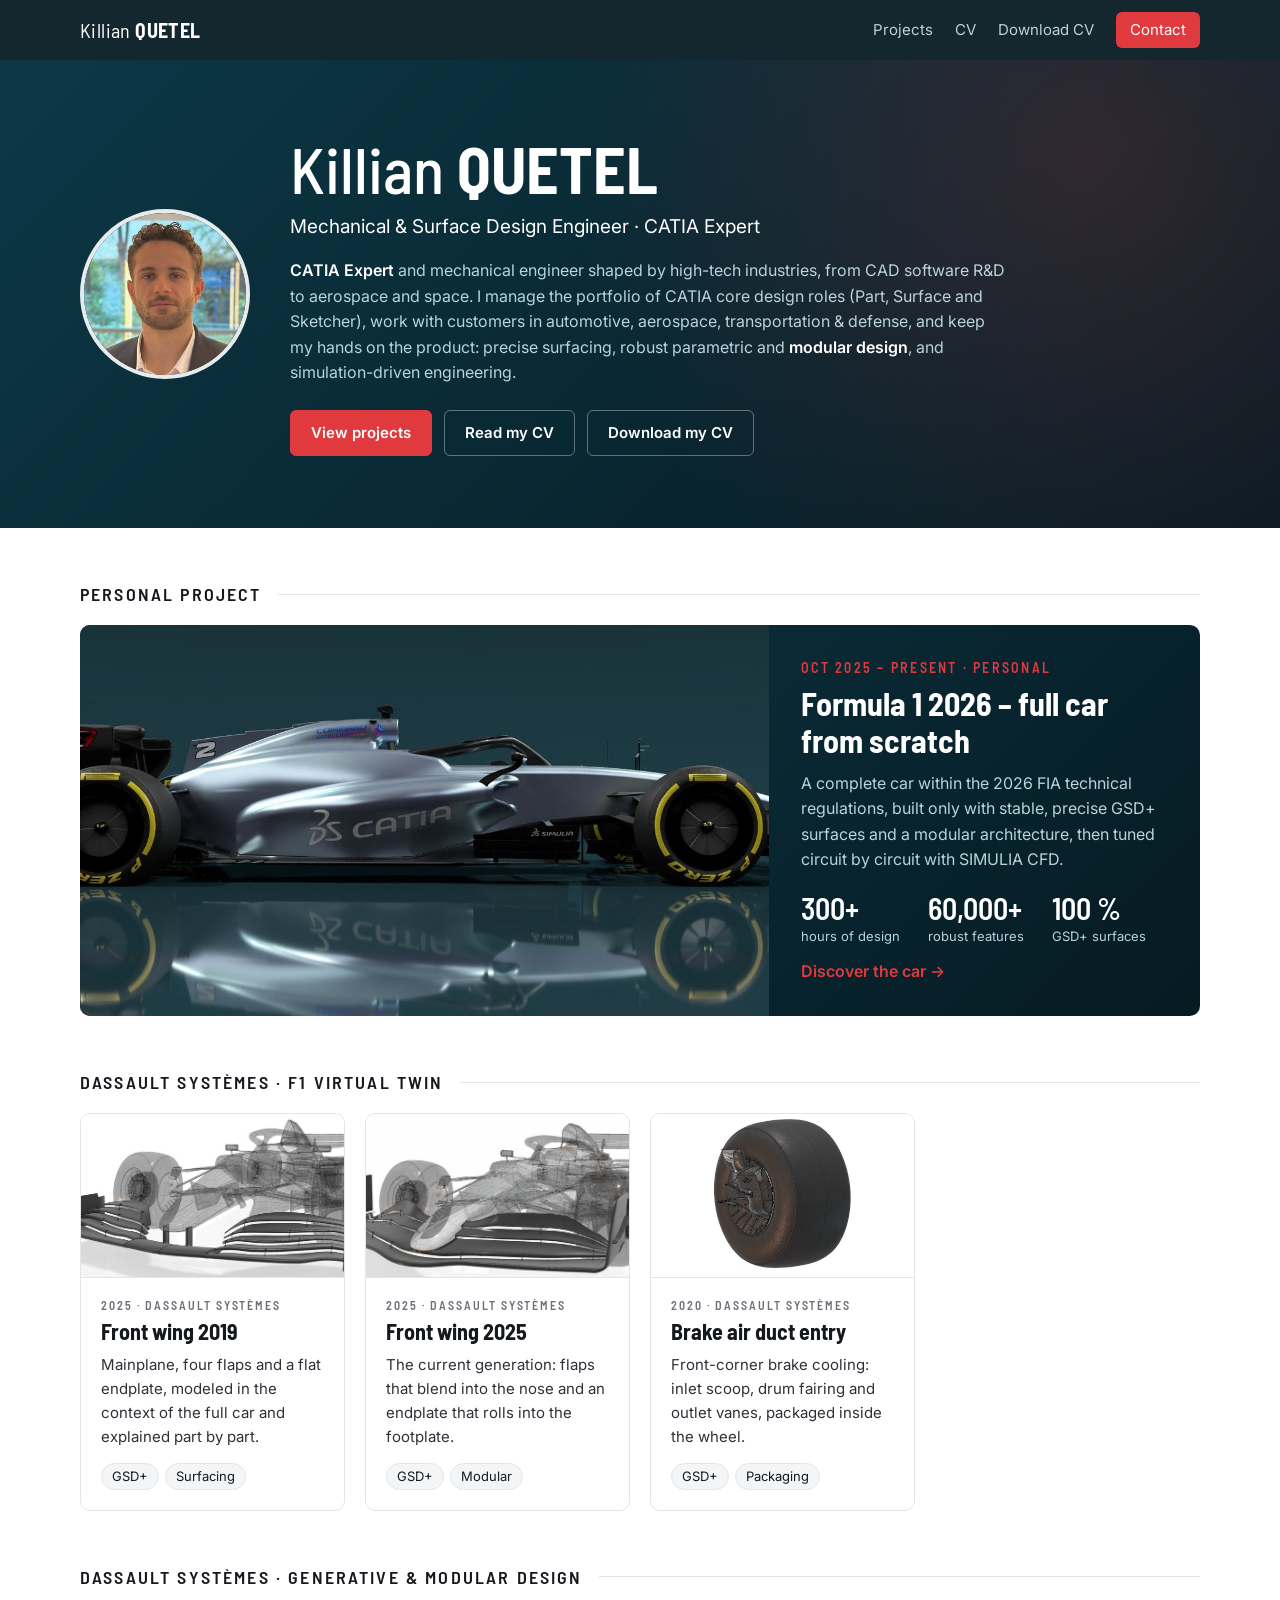
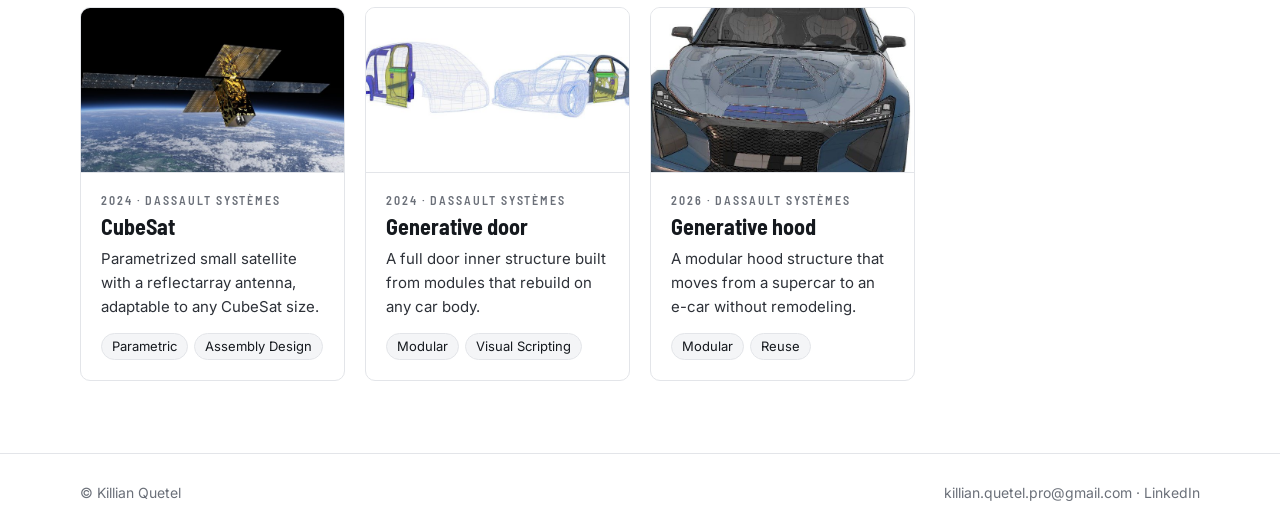
==== commit dc6c8ab7: "Brake air duct entry: 2020 car Co-authored-by: Cursor <cursoragent@cursor.com>" ====
--- a/index.html
+++ b/index.html
@@ -79,7 +79,7 @@
         <a class="card" href="projects/brake-air-duct.html">
           <div class="pic"><img class="contain" src="img/thumb/air_duct.jpg?v=dbc117aa" alt="Brake air duct entry" loading="lazy"></div>
           <div class="body">
-            <span class="tag">2025 · Dassault Systèmes</span>
+            <span class="tag">2020 · Dassault Systèmes</span>
             <h3>Brake air duct entry</h3>
             <p>Front-corner brake cooling: inlet scoop, drum fairing and outlet vanes, packaged inside the wheel.</p>
             <div class="chips"><span>GSD+</span><span>Packaging</span></div>
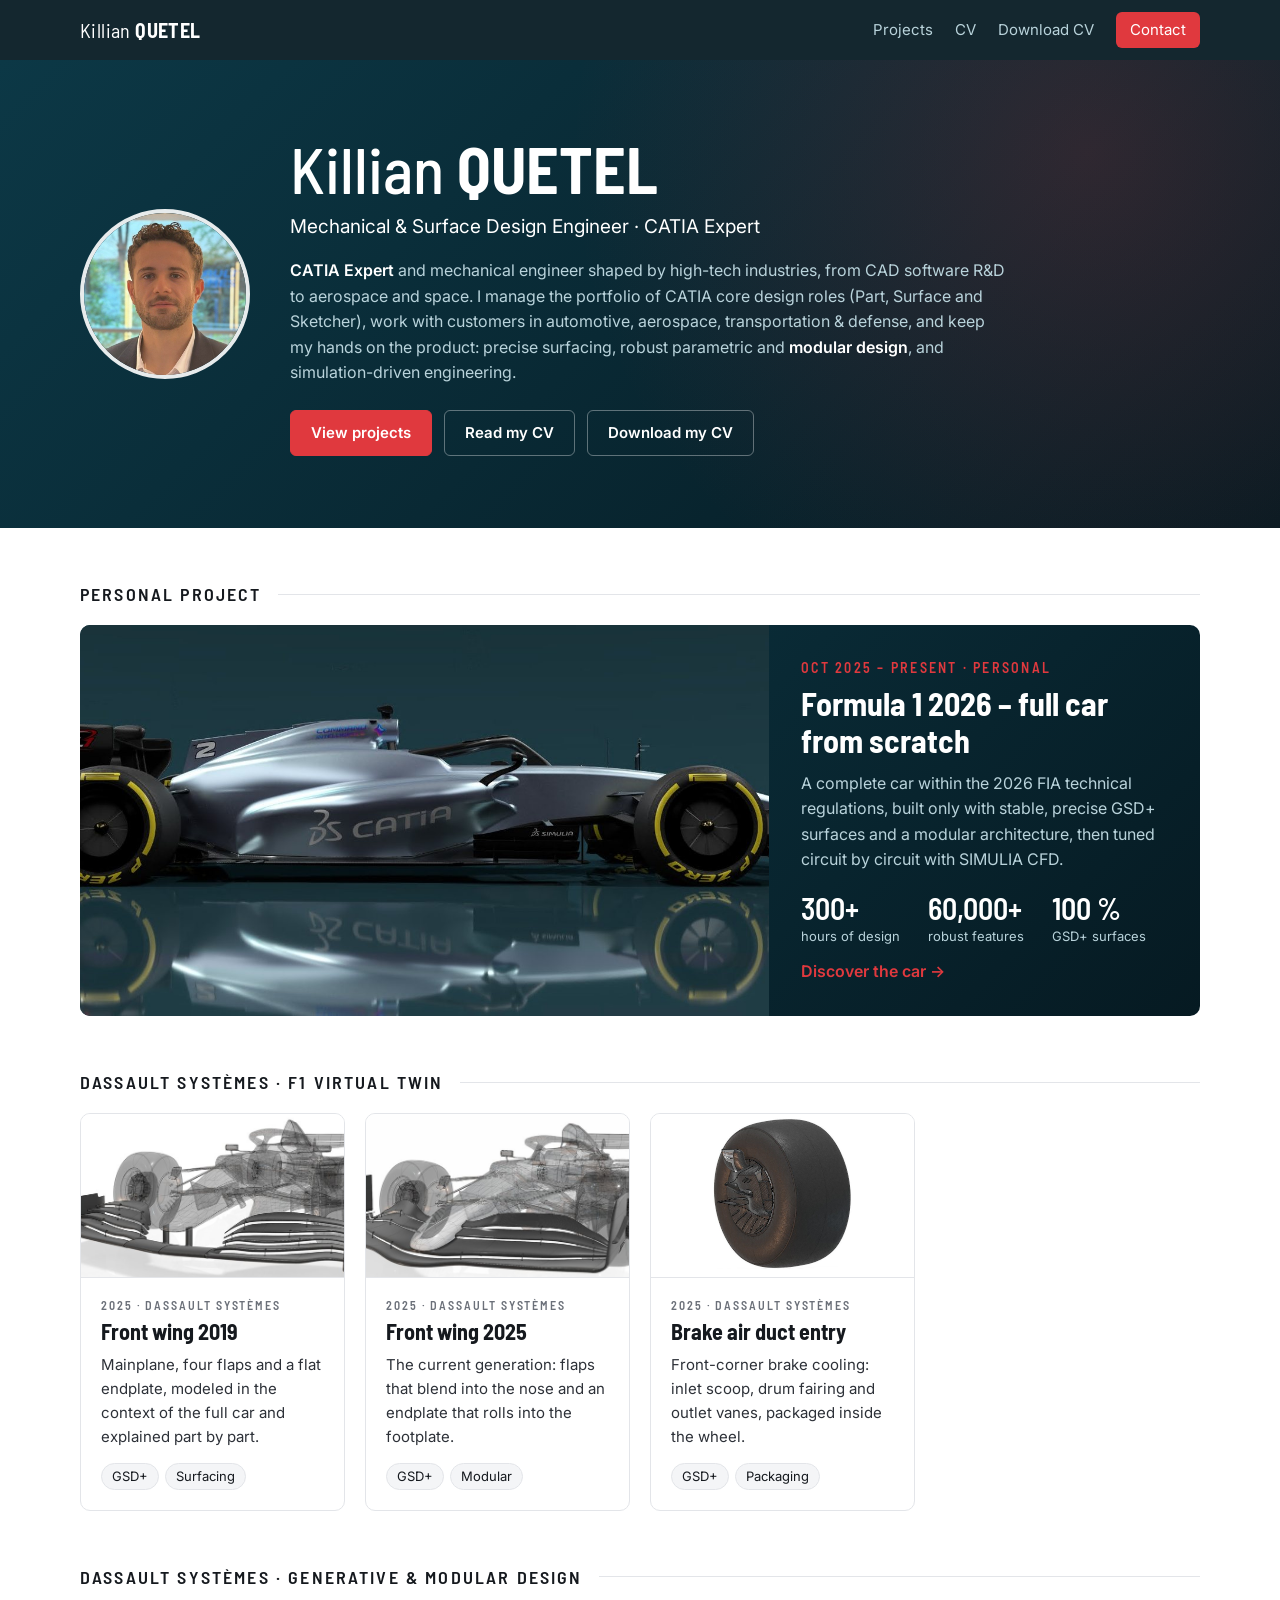
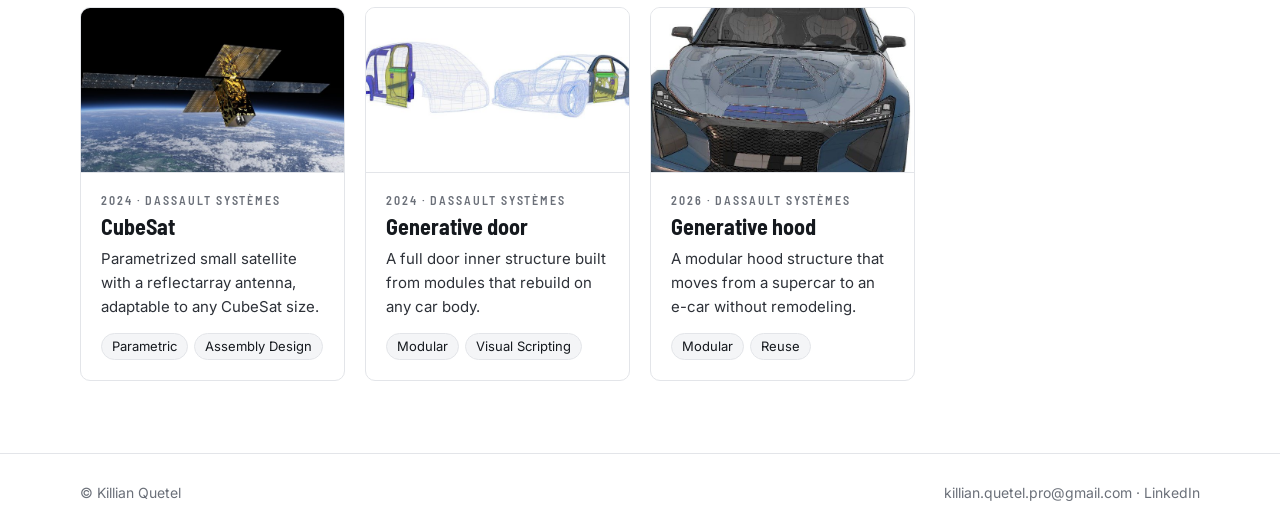
==== commit 8a1325e0: "Brake air duct entry: 2020 car, designed in 2025 Co-authored-by: Cursor <cursoragent@cursor.com>" ====
--- a/index.html
+++ b/index.html
@@ -79,7 +79,7 @@
         <a class="card" href="projects/brake-air-duct.html">
           <div class="pic"><img class="contain" src="img/thumb/air_duct.jpg?v=dbc117aa" alt="Brake air duct entry" loading="lazy"></div>
           <div class="body">
-            <span class="tag">2020 · Dassault Systèmes</span>
+            <span class="tag">2025 · Dassault Systèmes</span>
             <h3>Brake air duct entry</h3>
             <p>Front-corner brake cooling: inlet scoop, drum fairing and outlet vanes, packaged inside the wheel.</p>
             <div class="chips"><span>GSD+</span><span>Packaging</span></div>
